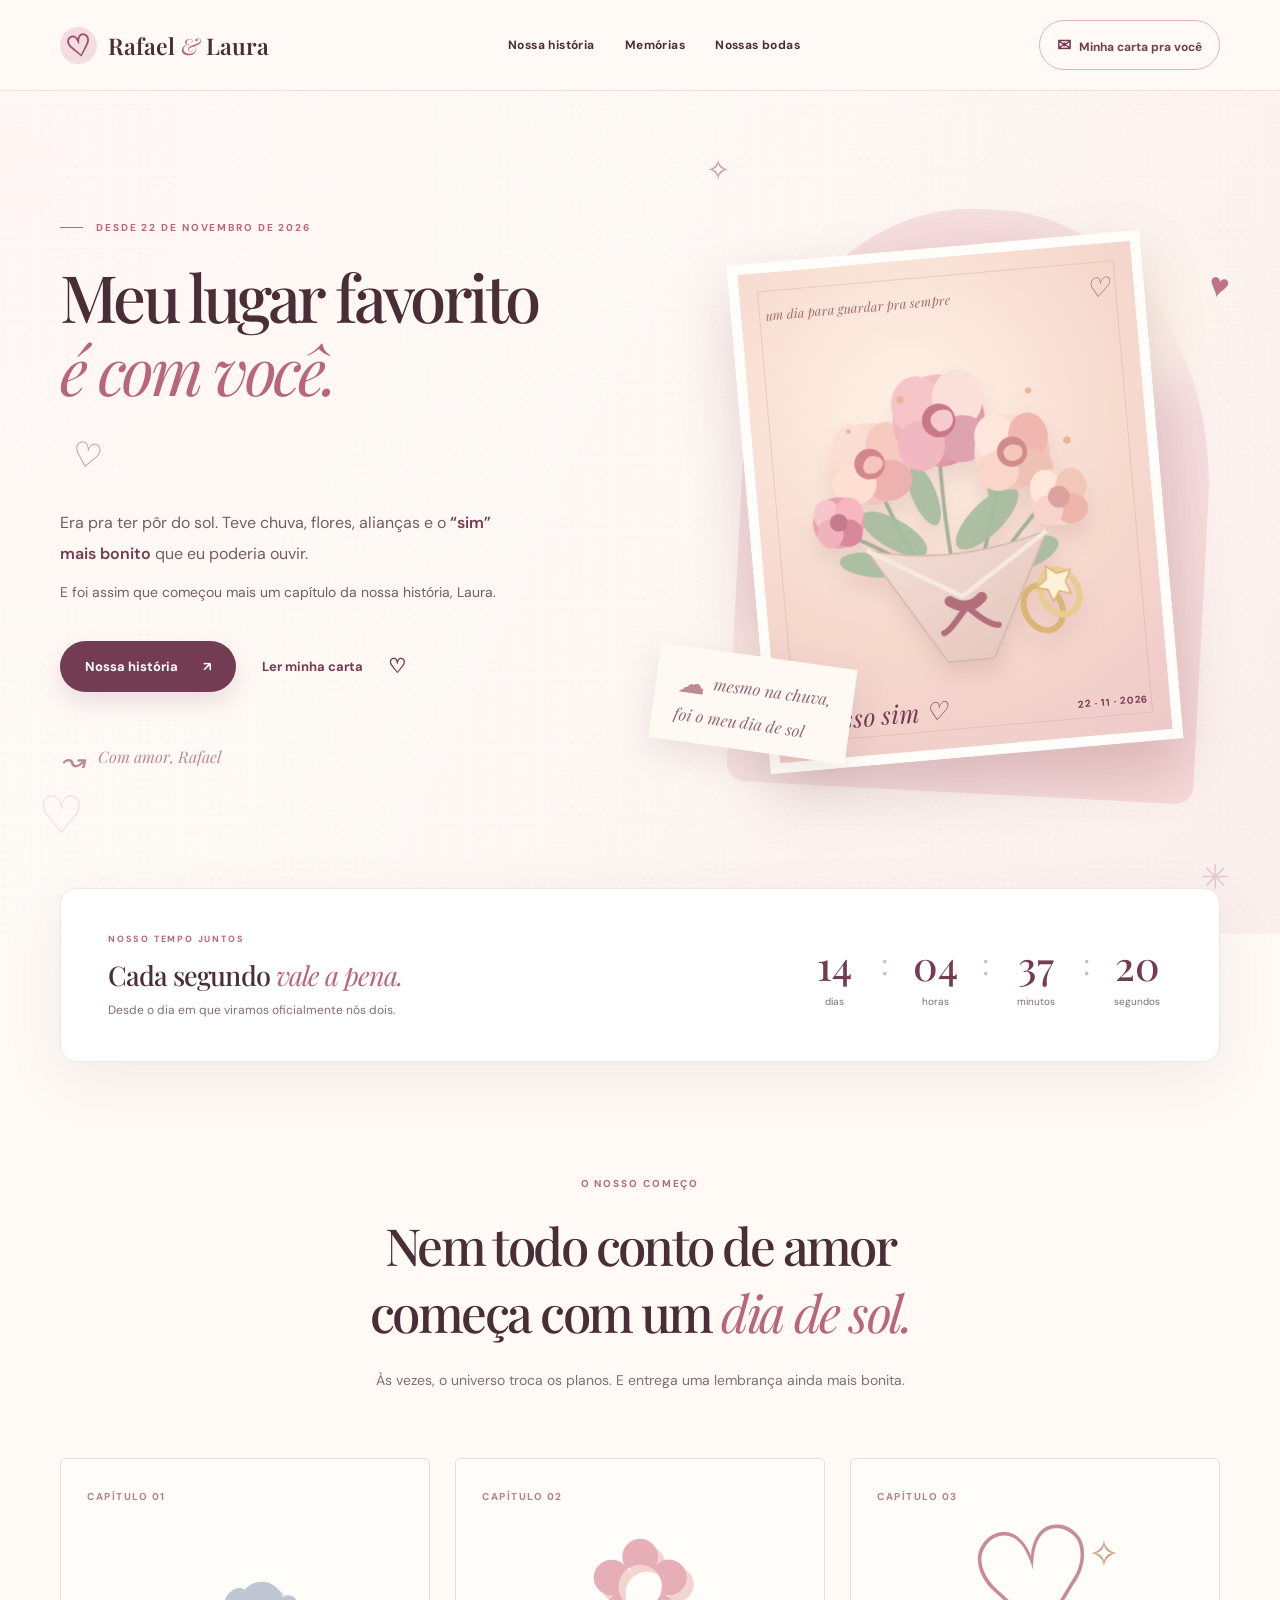
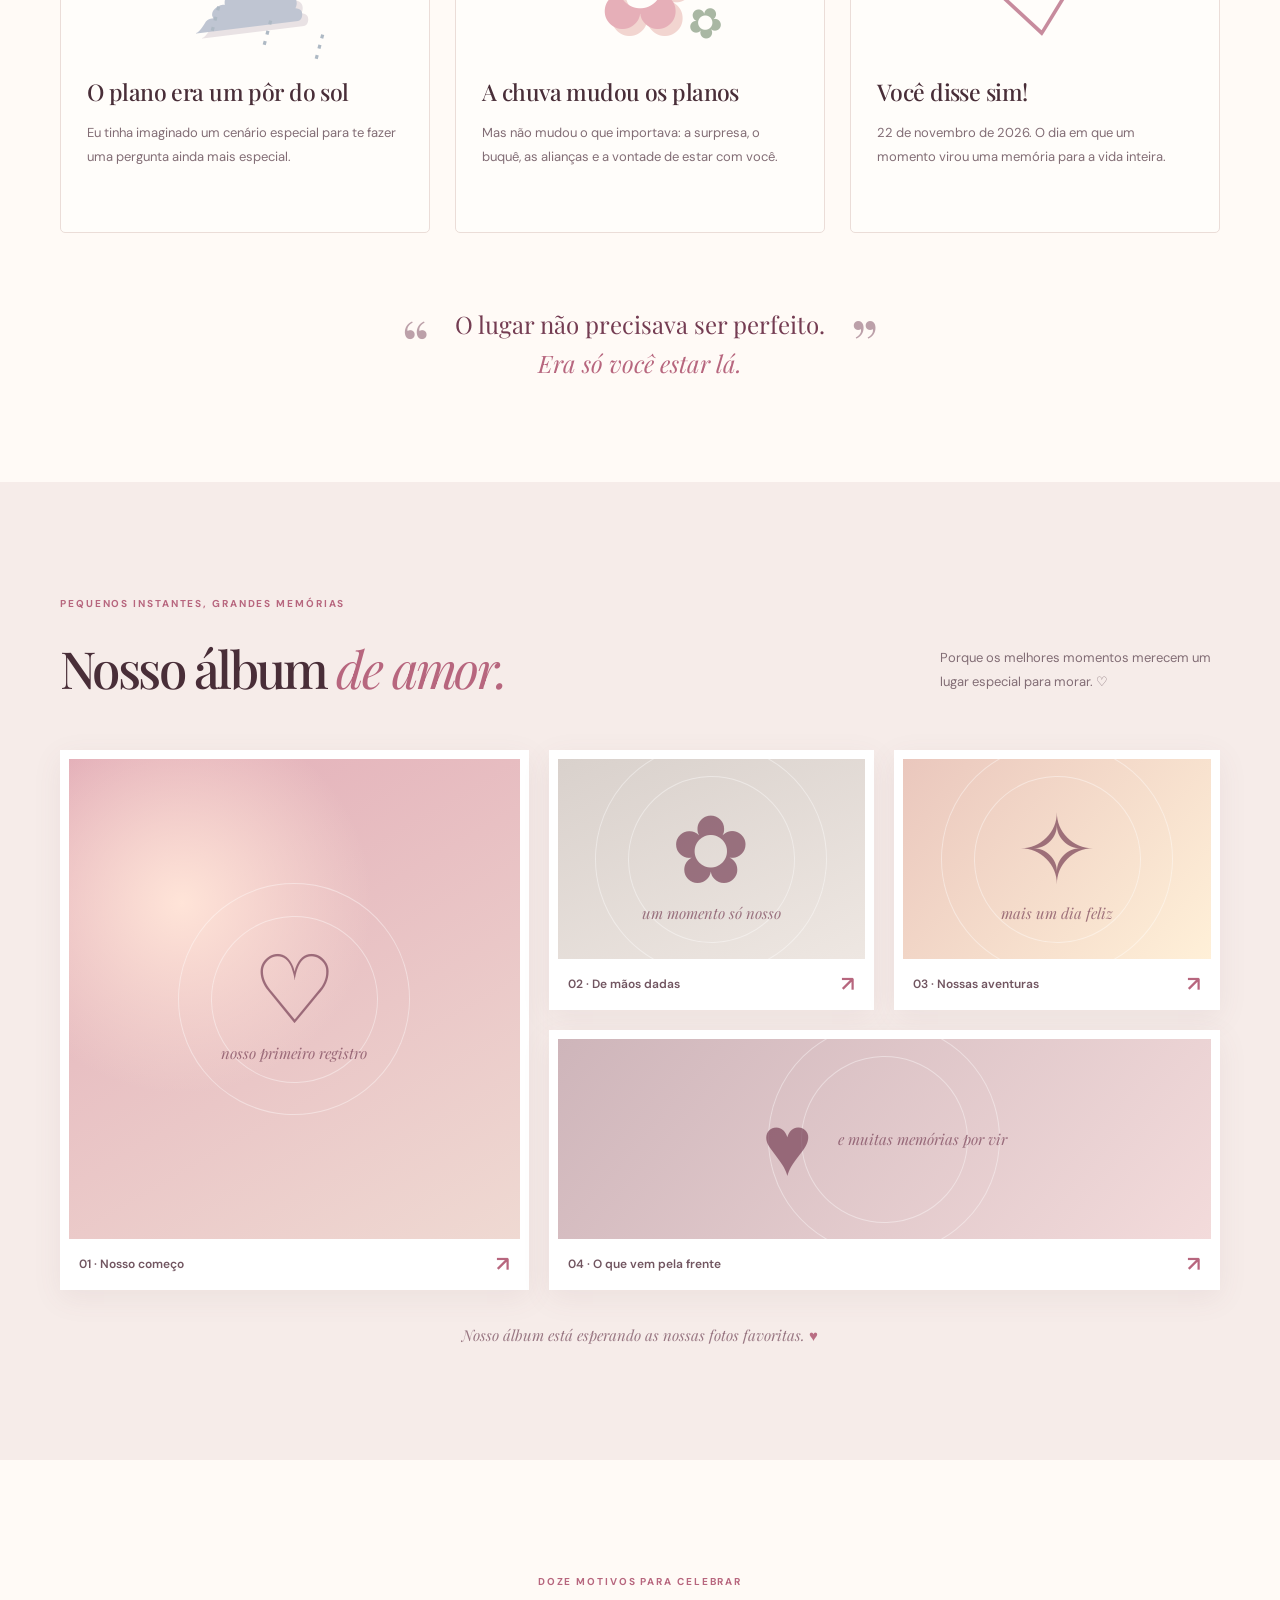
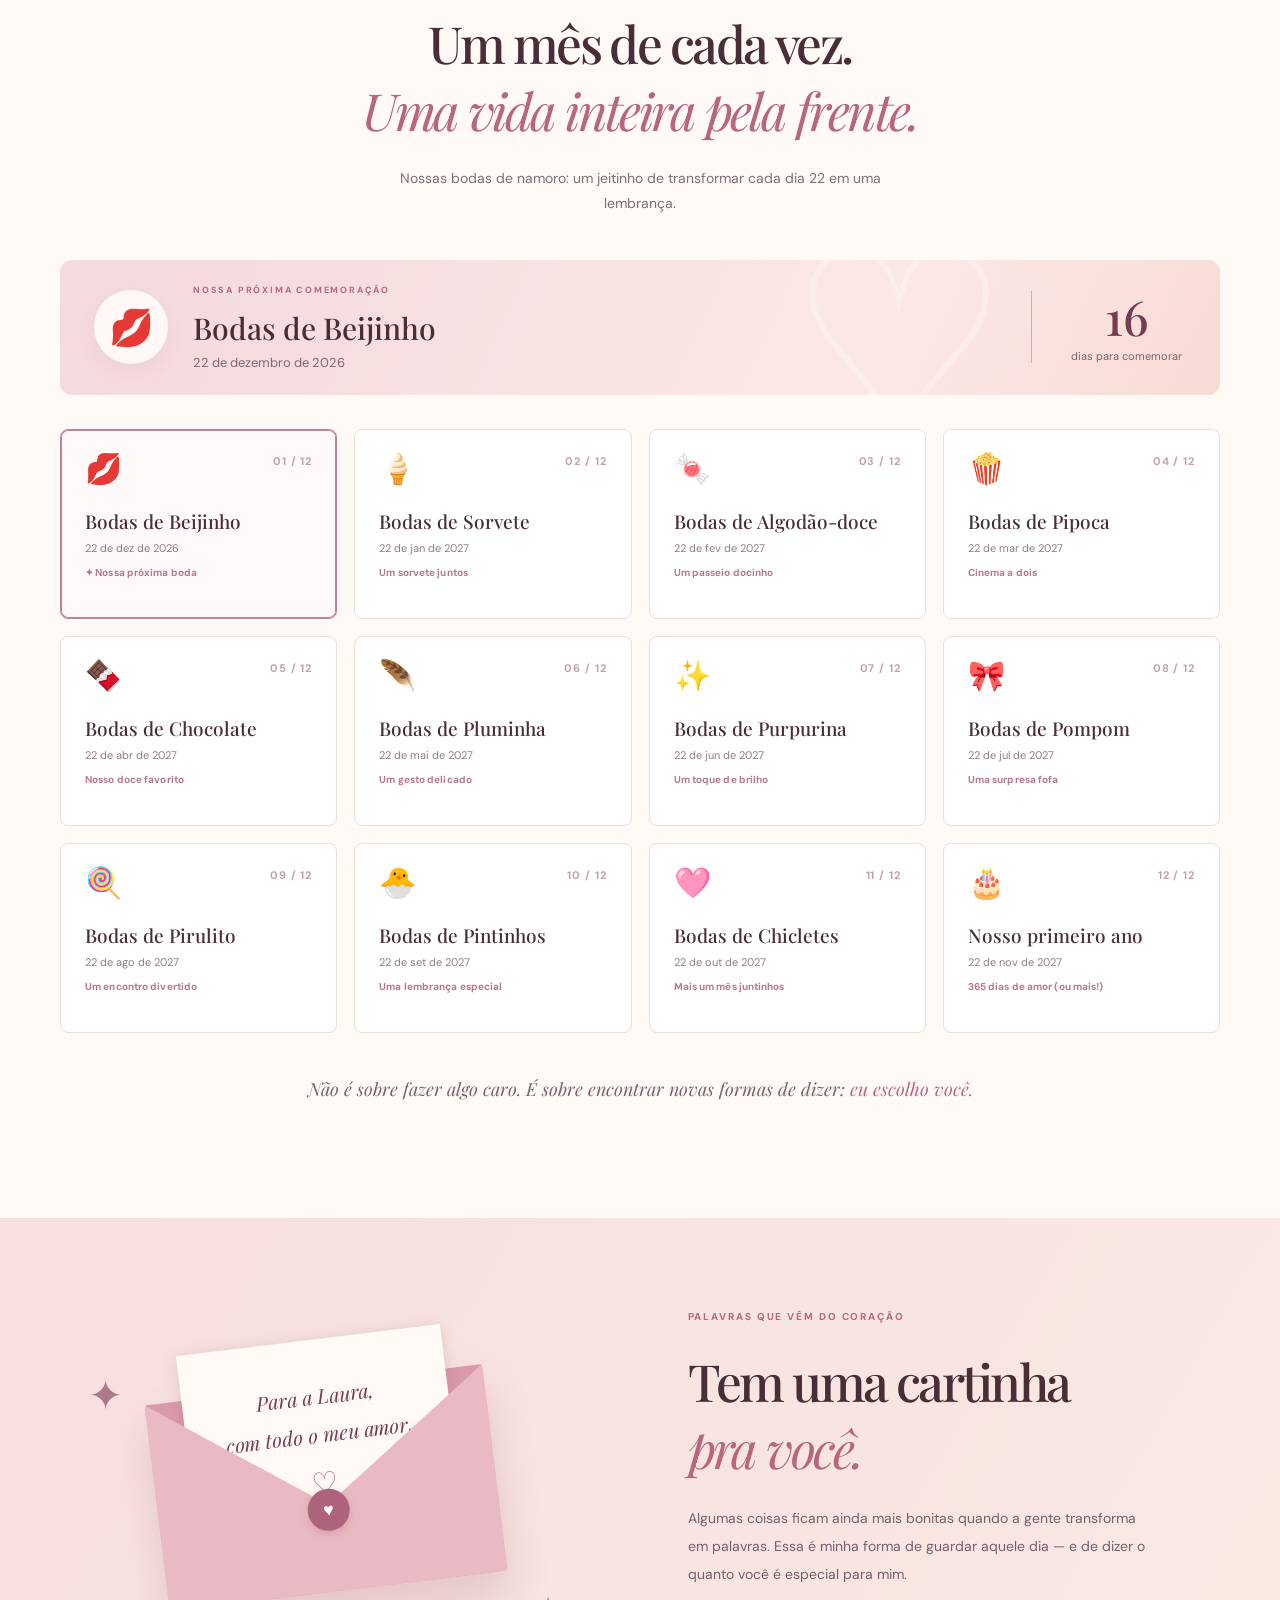
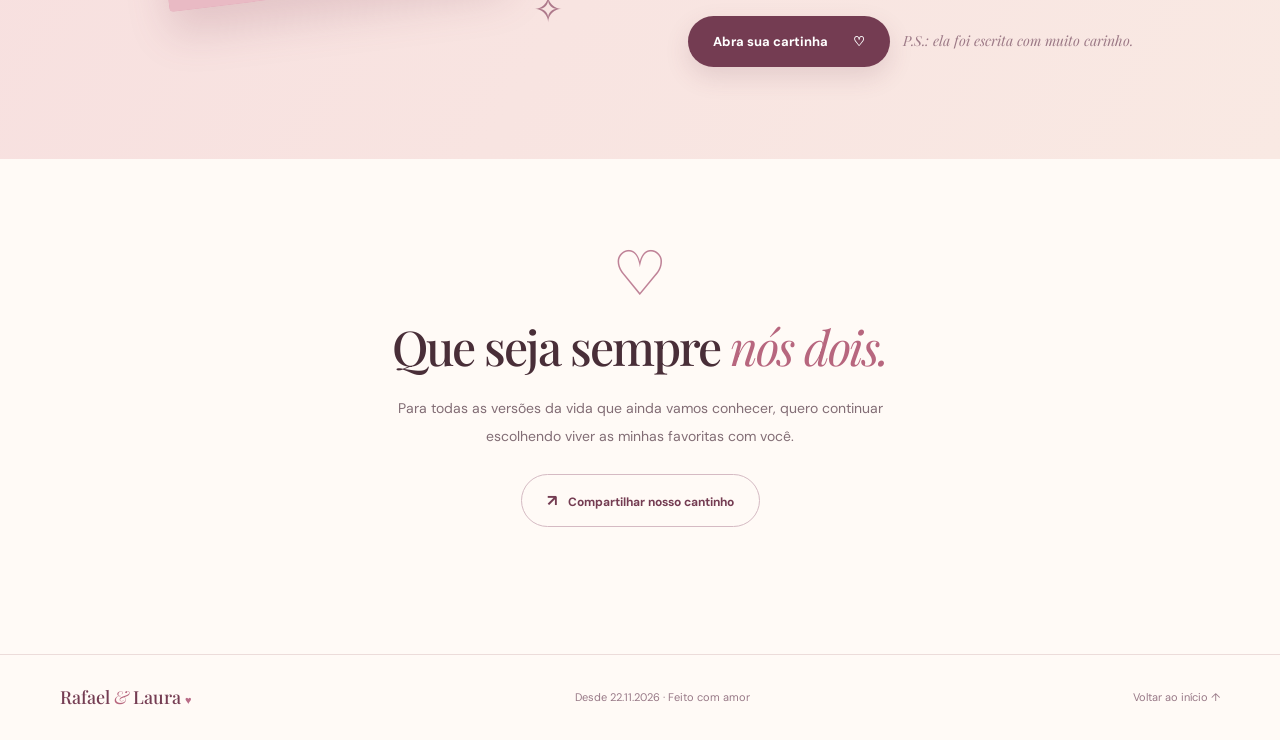
==== index.html @ b68ff032 "Add files via upload" ====
<!doctype html>
<html lang="pt-BR">
<head>
  <meta charset="UTF-8" />
  <meta name="viewport" content="width=device-width, initial-scale=1, viewport-fit=cover" />
  <meta name="theme-color" content="#fff9f6" />
  <meta name="description" content="Um cantinho só nosso. A história de Rafael e Laura, desde 22 de novembro de 2026." />
  <meta property="og:type" content="website" />
  <meta property="og:title" content="Rafael & Laura | Nosso cantinho ♡" />
  <meta property="og:description" content="Era pra ter pôr do sol. Teve chuva. E foi perfeito mesmo assim. ♡" />
  <title>Rafael & Laura ♡ | Nosso cantinho</title>
  <link rel="preconnect" href="https://fonts.googleapis.com" />
  <link rel="preconnect" href="https://fonts.gstatic.com" crossorigin />
  <link href="https://fonts.googleapis.com/css2?family=DM+Sans:wght@400;500;600;700&family=Playfair+Display:ital,wght@0,400;0,500;0,600;0,700;1,400;1,500;1,600&display=swap" rel="stylesheet" />
  <link rel="stylesheet" href="style.css" />
  <script src="script.js" defer></script>
</head>
<body>
  <a class="skip-link" href="#inicio">Pular para o conteúdo</a>
  <header class="site-header" id="topo">
    <div class="container header-inner">
      <a class="brand" href="#inicio" aria-label="Rafael e Laura, voltar ao início"><span class="brand-mark">♡</span><span>Rafael <i>&</i> Laura</span></a>
      <nav class="desktop-nav" aria-label="Navegação principal">
        <a href="#historia">Nossa história</a>
        <a href="#memorias">Memórias</a>
        <a href="#bodas">Nossas bodas</a>
      </nav>
      <button class="header-love" type="button" data-open-letter><span aria-hidden="true">✉</span> Minha carta pra você</button>
      <button class="mobile-menu-toggle" id="menuToggle" type="button" aria-controls="mobileNav" aria-expanded="false" aria-label="Abrir menu"><span></span><span></span><span></span></button>
    </div>
    <nav class="mobile-nav" id="mobileNav" aria-label="Navegação móvel" hidden>
      <a href="#historia">Nossa história</a><a href="#memorias">Memórias</a><a href="#bodas">Nossas bodas</a><button type="button" data-open-letter>Minha carta pra você ♡</button>
    </nav>
  </header>

  <main id="inicio">
    <section class="hero section-pad">
      <div class="hero-grain" aria-hidden="true"></div>
      <span class="deco deco-one" aria-hidden="true">✧</span><span class="deco deco-two" aria-hidden="true">♡</span><span class="deco deco-three" aria-hidden="true">✳</span>
      <div class="container hero-grid">
        <div class="hero-content">
          <p class="eyebrow"><span class="eyebrow-line"></span> DESDE 22 DE NOVEMBRO DE 2026</p>
          <h1>Meu lugar favorito <em>é com você.</em><span class="headline-heart" aria-hidden="true">♡</span></h1>
          <p class="hero-lead">Era pra ter pôr do sol. Teve chuva, flores, alianças e o <strong>“sim” mais bonito</strong> que eu poderia ouvir.</p>
          <p class="hero-lead hero-lead-small">E foi assim que começou mais um capítulo da nossa história, Laura.</p>
          <div class="hero-actions">
            <a class="button button-primary" href="#historia">Nossa história <span aria-hidden="true">↗</span></a>
            <button class="button button-text" type="button" data-open-letter>Ler minha carta <span aria-hidden="true">♡</span></button>
          </div>
          <div class="signature-line"><span class="signature-squiggle" aria-hidden="true">↝</span> Com amor, Rafael</div>
        </div>
        <div class="hero-art" aria-label="Ilustração de flores e alianças para lembrar nosso pedido de namoro">
          <div class="hero-art-back"></div>
          <div class="art-glow art-glow-one"></div><div class="art-glow art-glow-two"></div>
          <div class="postcard-frame">
            <div class="postcard-top">um dia para guardar pra sempre <span>♡</span></div>
            <svg class="bouquet" viewBox="0 0 470 490" aria-hidden="true" role="presentation">
              <defs>
                <linearGradient id="petal" x1="0" y1="0" x2="1" y2="1"><stop offset="0" stop-color="#f9d2d0"/><stop offset=".5" stop-color="#e9a8b2"/><stop offset="1" stop-color="#d78396"/></linearGradient>
                <linearGradient id="petal2" x1="0" y1="0" x2="1" y2="1"><stop offset="0" stop-color="#ffe9db"/><stop offset="1" stop-color="#edb9af"/></linearGradient>
                <linearGradient id="wrap" x1="0" y1="0" x2="1" y2="1"><stop offset="0" stop-color="#f2dfd7"/><stop offset="1" stop-color="#e5c4bc"/></linearGradient>
              </defs>
              <g opacity=".65" stroke="#7e9b7d" fill="none" stroke-width="5" stroke-linecap="round">
                <path d="M236 407Q166 313 129 187M236 407Q215 291 221 143M236 407Q272 300 310 171M236 408Q287 304 367 240M236 407Q195 319 77 267"/>
              </g>
              <g fill="#a6bda0" opacity=".92">
                <ellipse cx="152" cy="277" rx="19" ry="49" transform="rotate(-55 152 277)"/><ellipse cx="121" cy="315" rx="16" ry="44" transform="rotate(-79 121 315)"/>
                <ellipse cx="275" cy="267" rx="21" ry="54" transform="rotate(50 275 267)"/><ellipse cx="321" cy="318" rx="19" ry="46" transform="rotate(73 321 318)"/>
                <ellipse cx="195" cy="228" rx="16" ry="44" transform="rotate(-18 195 228)"/><ellipse cx="301" cy="205" rx="15" ry="43" transform="rotate(24 301 205)"/>
              </g>
              <g transform="translate(128 183)"><circle r="54" fill="url(#petal2)"/><ellipse cx="-22" cy="-22" rx="25" ry="32" fill="#fbded6"/><ellipse cx="23" cy="-19" rx="27" ry="34" fill="#f7cabf"/><ellipse cx="23" cy="23" rx="31" ry="27" fill="#edb2af"/><ellipse cx="-22" cy="25" rx="29" ry="27" fill="#ffdfd2"/><circle r="20" fill="#d4878b"/><path d="M-9 3Q-4-16 13-8Q25 2 7 12Q-9 15-9 3Z" fill="#f5c5c0"/></g>
              <g transform="translate(223 134) scale(1.1)"><circle r="55" fill="url(#petal)"/><ellipse cx="-25" cy="-20" rx="30" ry="35" fill="#f6c4c9"/><ellipse cx="24" cy="-24" rx="30" ry="35" fill="#fae0d8"/><ellipse cx="26" cy="24" rx="31" ry="28" fill="#dfa2af"/><ellipse cx="-23" cy="28" rx="28" ry="30" fill="#f1b8c1"/><circle r="20" fill="#c77989"/><path d="M-7 7Q-15-6 1-12Q18-15 17 1Q14 14-1 13" fill="#f6cbd0"/></g>
              <g transform="translate(315 183) scale(.9)"><circle r="55" fill="url(#petal2)"/><ellipse cx="-24" cy="-23" rx="29" ry="34" fill="#ffe6dc"/><ellipse cx="25" cy="-20" rx="29" ry="35" fill="#f1b6b0"/><ellipse cx="27" cy="26" rx="31" ry="28" fill="#edc2b5"/><ellipse cx="-22" cy="26" rx="30" ry="29" fill="#fad5c9"/><circle r="22" fill="#d08c8d"/><path d="M-13-1Q-4-17 13-7Q20 8 5 13Q-11 16-13-1Z" fill="#f6c7b9"/></g>
              <g transform="translate(81 256) scale(.58)"><circle r="58" fill="#e9a1ad"/><ellipse cx="-25" cy="-19" rx="30" ry="35" fill="#f7c5cc"/><ellipse cx="25" cy="-18" rx="32" ry="37" fill="#f7b6c0"/><ellipse cx="20" cy="25" rx="32" ry="31" fill="#d9879b"/><ellipse cx="-20" cy="23" rx="29" ry="33" fill="#f0b3bd"/><circle r="20" fill="#c57b8d"/></g>
              <g transform="translate(371 247) scale(.68)"><circle r="55" fill="#f8d7ce"/><ellipse cx="-25" cy="-19" rx="29" ry="35" fill="#ffe7dc"/><ellipse cx="25" cy="-18" rx="30" ry="35" fill="#f3c6ba"/><ellipse cx="22" cy="24" rx="32" ry="29" fill="#eeb6ab"/><ellipse cx="-23" cy="24" rx="29" ry="29" fill="#f8d4cd"/><circle r="21" fill="#dca29d"/></g>
              <g fill="#e7b59c"><circle cx="175" cy="103" r="5"/><circle cx="343" cy="105" r="4"/><circle cx="104" cy="138" r="3"/><circle cx="388" cy="174" r="5"/></g>
              <path d="M114 295Q223 327 351 290L269 450H208Z" fill="url(#wrap)" stroke="#d5b8ae" stroke-width="2"/>
              <path d="M114 295L234 366L351 290" fill="none" stroke="#f6e9df" stroke-width="6"/>
              <path d="M217 371Q240 388 259 369" stroke="#b36e7b" stroke-width="14" stroke-linecap="round" fill="none"/><path d="M237 381Q214 410 206 412M240 381Q265 407 278 407" stroke="#b36e7b" stroke-width="8" fill="none" stroke-linecap="round"/>
              <g transform="translate(338 390) rotate(-24)"><ellipse cx="0" cy="0" rx="24" ry="31" stroke="#d9b675" stroke-width="8" fill="none"/><ellipse cx="29" cy="-8" rx="24" ry="31" stroke="#e9cc92" stroke-width="8" fill="none"/><path d="M29-46L37-31L55-27L42-16L41 1L29-9L16-1L17-18L5-27L22-31Z" fill="#fff2db" stroke="#d9b675" stroke-width="2"/></g>
            </svg>
            <div class="postcard-bottom"><span>o nosso sim ♡</span><small>22 · 11 · 2026</small></div>
          </div>
          <div class="floating-note"><span>☁</span> mesmo na chuva,<br />foi o meu dia de sol</div>
          <div class="little-heart" aria-hidden="true">♥</div>
        </div>
      </div>
    </section>

    <section class="time-section" aria-label="Nosso tempo juntos">
      <div class="container"><div class="time-card">
        <div class="time-intro"><span class="micro-label">NOSSO TEMPO JUNTOS</span><h2>Cada segundo <em>vale a pena.</em></h2><p>Desde o dia em que viramos oficialmente nós dois.</p></div>
        <div class="time-counter" aria-label="Tempo de namoro atualizado automaticamente">
          <div class="count-box"><strong id="days">0</strong><span>dias</span></div><span class="count-divider">:</span>
          <div class="count-box"><strong id="hours">00</strong><span>horas</span></div><span class="count-divider">:</span>
          <div class="count-box"><strong id="minutes">00</strong><span>minutos</span></div><span class="count-divider">:</span>
          <div class="count-box"><strong id="seconds">00</strong><span>segundos</span></div>
        </div>
      </div></div>
    </section>

    <section class="story-section section-pad" id="historia">
      <div class="container">
        <div class="section-heading centered reveal"><p class="eyebrow centered-eyebrow">O NOSSO COMEÇO</p><h2>Nem todo conto de amor<br />começa com um <em>dia de sol.</em></h2><p>Às vezes, o universo troca os planos. E entrega uma lembrança ainda mais bonita.</p></div>
        <div class="story-grid">
          <article class="story-card reveal"><span class="story-index">CAPÍTULO 01</span><div class="story-art rainy" aria-hidden="true"><span>☁</span><span class="rain-symbol">⋮ ⋮ ⋮</span></div><h3>O plano era um pôr do sol</h3><p>Eu tinha imaginado um cenário especial para te fazer uma pergunta ainda mais especial.</p></article>
          <article class="story-card reveal"><span class="story-index">CAPÍTULO 02</span><div class="story-art flowers" aria-hidden="true"><span>✿</span><span class="flower-side">✿</span></div><h3>A chuva mudou os planos</h3><p>Mas não mudou o que importava: a surpresa, o buquê, as alianças e a vontade de estar com você.</p></article>
          <article class="story-card reveal"><span class="story-index">CAPÍTULO 03</span><div class="story-art hearts" aria-hidden="true"><span>♡</span><span class="heart-side">✧</span></div><h3>Você disse sim!</h3><p>22 de novembro de 2026. O dia em que um momento virou uma memória para a vida inteira.</p></article>
        </div>
        <div class="story-quote reveal"><span aria-hidden="true">“</span><blockquote>O lugar não precisava ser perfeito.<br /><em>Era só você estar lá.</em></blockquote><span aria-hidden="true">”</span></div>
      </div>
    </section>

    <section class="gallery-section section-pad" id="memorias">
      <div class="container">
        <div class="section-top reveal"><div><p class="eyebrow">PEQUENOS INSTANTES, GRANDES MEMÓRIAS</p><h2>Nosso álbum <em>de amor.</em></h2></div><p>Porque os melhores momentos merecem um lugar especial para morar. ♡</p></div>
        <div class="memory-grid" id="memoryGrid">
          <figure class="memory-card memory-one reveal"><div class="memory-photo" data-photo="fotos/01.jpg"><div class="photo-placeholder"><span>♡</span><small>nosso primeiro registro</small></div></div><figcaption><span>01 · Nosso começo</span><span aria-hidden="true">↗</span></figcaption></figure>
          <figure class="memory-card memory-two reveal"><div class="memory-photo" data-photo="fotos/02.jpg"><div class="photo-placeholder"><span>✿</span><small>um momento só nosso</small></div></div><figcaption><span>02 · De mãos dadas</span><span aria-hidden="true">↗</span></figcaption></figure>
          <figure class="memory-card memory-three reveal"><div class="memory-photo" data-photo="fotos/03.jpg"><div class="photo-placeholder"><span>✧</span><small>mais um dia feliz</small></div></div><figcaption><span>03 · Nossas aventuras</span><span aria-hidden="true">↗</span></figcaption></figure>
          <figure class="memory-card memory-four reveal"><div class="memory-photo" data-photo="fotos/04.jpg"><div class="photo-placeholder"><span>♥</span><small>e muitas memórias por vir</small></div></div><figcaption><span>04 · O que vem pela frente</span><span aria-hidden="true">↗</span></figcaption></figure>
        </div>
        <p class="gallery-footnote">Nosso álbum está esperando as nossas fotos favoritas. <span>♥</span></p>
      </div>
    </section>

    <section class="months-section section-pad" id="bodas">
      <div class="container">
        <div class="section-heading centered reveal"><p class="eyebrow centered-eyebrow">DOZE MOTIVOS PARA CELEBRAR</p><h2>Um mês de cada vez.<br /><em>Uma vida inteira pela frente.</em></h2><p>Nossas bodas de namoro: um jeitinho de transformar cada dia 22 em uma lembrança.</p></div>
        <div class="next-month-card reveal"><div class="next-icon" id="nextIcon" aria-hidden="true">💋</div><div class="next-copy"><span class="micro-label">NOSSA PRÓXIMA COMEMORAÇÃO</span><h3 id="nextTitle">Bodas de Beijinho</h3><p id="nextDate">22 de dezembro de 2026</p></div><div class="next-days"><strong id="nextDays">—</strong><span id="nextDaysLabel">dias para comemorar</span></div></div>
        <div class="months-grid" id="monthsGrid" aria-label="Calendário das nossas bodas"></div>
        <p class="months-note">Não é sobre fazer algo caro. É sobre encontrar novas formas de dizer: <em>eu escolho você.</em></p>
      </div>
    </section>

    <section class="letter-section section-pad" id="carta">
      <div class="container letter-grid">
        <div class="letter-art reveal" aria-hidden="true"><div class="envelope"><div class="envelope-paper"><span>Para a Laura,</span><span>com todo o meu amor.</span><span>♡</span></div><div class="envelope-flap"></div><div class="envelope-seal">♥</div></div><span class="letter-sparkle sparkle-a">✦</span><span class="letter-sparkle sparkle-b">✧</span></div>
        <div class="letter-copy reveal"><p class="eyebrow">PALAVRAS QUE VÊM DO CORAÇÃO</p><h2>Tem uma cartinha <em>pra você.</em></h2><p>Algumas coisas ficam ainda mais bonitas quando a gente transforma em palavras. Essa é minha forma de guardar aquele dia — e de dizer o quanto você é especial para mim.</p><button class="button button-primary" type="button" data-open-letter>Abra sua cartinha <span aria-hidden="true">♡</span></button><span class="tiny-note">P.S.: ela foi escrita com muito carinho.</span></div>
      </div>
    </section>

    <section class="ending-section"><div class="container ending-content"><div class="ending-heart" aria-hidden="true">♡</div><h2>Que seja sempre <em>nós dois.</em></h2><p>Para todas as versões da vida que ainda vamos conhecer, quero continuar escolhendo viver as minhas favoritas com você.</p><button class="share-button" id="shareButton" type="button" aria-label="Copiar link deste site"><span aria-hidden="true">↗</span> Compartilhar nosso cantinho</button><span id="shareStatus" class="share-status" role="status" aria-live="polite"></span></div></section>
  </main>

  <footer class="site-footer"><div class="container footer-inner"><span>Rafael <i>&</i> Laura <span class="footer-heart">♥</span></span><span>Desde 22.11.2026 · Feito com amor</span><a href="#topo">Voltar ao início ↑</a></div></footer>

  <div class="modal" id="letterModal" hidden>
    <div class="modal-backdrop" data-close-letter></div>
    <section class="modal-dialog" role="dialog" aria-modal="true" aria-labelledby="letterModalTitle" tabindex="-1">
      <button class="modal-close" type="button" aria-label="Fechar carta" data-close-letter>×</button>
      <div class="letter-inside"><span class="letter-inside-top">UMA CARTA SÓ SUA ✿</span><h2 id="letterModalTitle">Para você, <em>Laura.</em></h2>
        <p>Eu tinha imaginado um pôr do sol para aquele dia. Mas a chuva chegou e mudou os planos. E sabe de uma coisa? Hoje eu não mudaria nada.</p>
        <p>Porque a parte mais bonita daquele dia nunca foi o cenário. Foi você. Seu sorriso, a surpresa, as flores, as alianças e aquele <strong>“sim”</strong> que eu vou guardar comigo.</p>
        <p>Quero colecionar momentos ao seu lado: dos mais simples aos mais inesquecíveis. Quero rir com você, cuidar de você e encontrar, em cada dia, um novo motivo para te escolher.</p>
        <p>Obrigado por fazer parte da minha vida e por começar esse capítulo comigo. Que venham nossos dias 22, nossas aventuras e todos os sonhos que ainda vamos realizar.</p>
        <p class="letter-signoff">Com todo meu carinho,<br /><strong>Rafael ♡</strong></p>
      </div>
    </section>
  </div>
</body>
</html>
---- style.css ----
:root{--ink:#492e38;--muted:#826d75;--wine:#743c52;--rose:#b7667e;--darkrose:#995269;--blush:#f5d8d6;--cream:#fffaf6;--warm:#fdf5f0;--line:#eadcda;--serif:'Playfair Display',Georgia,serif;--sans:'DM Sans',Arial,sans-serif}*{box-sizing:border-box}html{scroll-behavior:smooth;scroll-padding-top:105px}body{margin:0;overflow-x:hidden;background:var(--cream);color:var(--ink);font-family:var(--sans);-webkit-font-smoothing:antialiased}button,a{-webkit-tap-highlight-color:transparent}button{font:inherit;cursor:pointer}a{color:inherit;text-decoration:none}button:focus-visible,a:focus-visible{outline:3px solid #be6883;outline-offset:4px}h1,h2,h3,p{margin-top:0}h1,h2,h3{font-family:var(--serif);font-weight:500}em{font-weight:400}::selection{background:#edd0d7;color:#56273f}.container{width:min(1160px,calc(100% - 64px));margin-inline:auto}.section-pad{padding:115px 0}.skip-link{position:absolute;top:-100px;left:8px;z-index:500;background:#fff;padding:12px 20px}.skip-link:focus{top:8px}.site-header{position:sticky;z-index:50;top:0;background:rgba(255,250,246,.92);backdrop-filter:blur(18px);-webkit-backdrop-filter:blur(18px);border-bottom:1px solid rgba(222,197,196,.5)}.header-inner{height:90px;display:flex;align-items:center;justify-content:space-between;gap:20px}.brand{font-family:var(--serif);font-size:23px;font-weight:600;display:flex;align-items:center;gap:11px;white-space:nowrap}.brand i,.site-footer i{font-family:var(--serif);font-weight:400;color:var(--rose)}.brand-mark{width:37px;height:37px;border-radius:50%;background:#f4dde0;color:#a45070;display:grid;place-items:center;font-size:29px;line-height:1;transform:rotate(-12deg)}.desktop-nav{display:flex;align-items:center;gap:30px}.desktop-nav a{font-size:12px;font-weight:700;letter-spacing:.035em;transition:color .2s}.desktop-nav a:hover{color:var(--rose)}.header-love{border:1px solid #d9b5c1;color:var(--wine);background:transparent;padding:13px 17px;border-radius:30px;font-size:12px;font-weight:700;transition:background .2s,transform .2s;white-space:nowrap}.header-love:hover{background:#f7e9ea;transform:translateY(-2px)}.header-love span{font-size:17px;margin-right:5px}.mobile-menu-toggle,.mobile-nav{display:none}.hero{position:relative;padding-top:104px;padding-bottom:124px;background:radial-gradient(circle at 0 10%,#fff6f4 0,transparent 45%),linear-gradient(115deg,#fffaf6 30%,#fbefed 100%);isolation:isolate}.hero-grain{position:absolute;inset:0;z-index:-1;pointer-events:none;background-image:radial-gradient(#bf9fa3 0.4px,transparent 0.4px);background-size:9px 9px;opacity:.14}.deco{position:absolute;color:#c79ca5;pointer-events:none}.deco-one{top:60px;right:43%;font-size:29px}.deco-two{bottom:85px;left:3%;font-size:52px;opacity:.27}.deco-three{right:4%;bottom:34px;font-size:34px;opacity:.43}.hero-grid{display:grid;grid-template-columns:1.04fr .96fr;align-items:center;gap:54px}.hero-content{position:relative;z-index:1;padding-bottom:6px}.eyebrow{color:var(--rose);letter-spacing:.19em;font-size:10px;font-weight:700;margin-bottom:25px}.eyebrow-line{display:inline-block;height:1px;background:var(--rose);width:23px;vertical-align:middle;margin-right:9px}.hero h1{font-size:clamp(58px,5.1vw,81px);line-height:1.13;letter-spacing:-.055em;max-width:620px;margin-bottom:27px}.hero h1 em{color:var(--rose);display:block}.headline-heart{display:inline-block;color:#c28b9b;font-family:var(--sans);font-size:.52em;transform:rotate(11deg) translate(11px,-5px);font-weight:300}.hero-lead{max-width:455px;color:#735d66;font-size:16px;line-height:1.95;margin-bottom:10px}.hero-lead strong{font-weight:600;color:var(--wine)}.hero-lead-small{font-size:14px;margin-bottom:30px}.hero-actions{display:flex;align-items:center;gap:21px;flex-wrap:wrap}.button{display:inline-flex;align-items:center;justify-content:center;gap:25px;border-radius:99px;padding:17px 25px;font-size:13px;font-weight:700;transition:transform .22s,background .22s,box-shadow .22s;border:0}.button:hover{transform:translateY(-3px)}.button-primary{color:#fff;background:var(--wine);box-shadow:0 10px 25px rgba(116,60,82,.15)}.button-primary:hover{background:#8e5268;box-shadow:0 13px 28px rgba(116,60,82,.22)}.button-text{color:var(--wine);background:none;padding-inline:5px;box-shadow:none}.button-text span{font-size:20px}.signature-line{font-family:var(--serif);color:#b88a97;font-style:italic;font-size:16px;margin-top:44px}.signature-squiggle{font-size:29px;margin-right:10px;vertical-align:middle}.hero-art{height:615px;position:relative;display:flex;align-items:center;justify-content:center;isolation:isolate}.hero-art-back{position:absolute;width:88%;height:95%;border-radius:48% 48% 18px 18px;background:linear-gradient(135deg,#f5d7d6,#f3dbdd 50%,#f4cfcf);transform:translate(20px,-1px) rotate(3deg);box-shadow:inset 0 0 60px #fff5}.art-glow{position:absolute;background:#fff5e9;filter:blur(24px);border-radius:50%;opacity:.8}.art-glow-one{width:200px;height:150px;top:50px;right:5px}.art-glow-two{width:160px;height:130px;bottom:50px;left:20px}.postcard-frame{position:relative;width:78%;height:83%;border:10px solid #fffdf9;background:radial-gradient(circle at 40% 30%,#fff2e5,#f6d8cd 57%,#eec9c9);box-shadow:0 25px 60px rgba(115,64,77,.2);transform:rotate(-5deg);display:flex;flex-direction:column;overflow:hidden;z-index:1}.postcard-frame::before{content:'';position:absolute;inset:18px;border:1px solid rgba(188,130,137,.25);pointer-events:none}.postcard-top{display:flex;justify-content:space-between;align-items:center;margin:24px 25px 0;font-family:var(--serif);font-style:italic;color:#a36f75;font-size:13px;z-index:1}.postcard-top span{font-size:27px}.bouquet{width:100%;max-height:380px;flex:1;filter:drop-shadow(0 14px 10px rgba(130,71,80,.13))}.postcard-bottom{display:flex;align-items:baseline;justify-content:space-between;margin:0 22px 23px;position:relative;z-index:1;color:var(--wine)}.postcard-bottom span{font-size:25px;font-family:var(--serif);font-style:italic}.postcard-bottom small{font-size:10px;font-weight:700;letter-spacing:.08em}.floating-note{position:absolute;bottom:60px;left:-35px;background:#fff9f3;z-index:2;transform:rotate(8deg);box-shadow:0 12px 35px rgba(111,72,82,.12);padding:15px 22px;color:#936577;font:italic 16px/1.5 var(--serif);max-width:204px}.floating-note span{color:#be8994;font-size:27px;vertical-align:middle;margin-right:5px}.little-heart{position:absolute;right:-9px;top:68px;z-index:2;color:#be7389;font-size:34px;transform:rotate(14deg)}.time-section{position:relative;z-index:2;margin-top:-46px}.time-card{background:#fff;box-shadow:0 19px 60px rgba(106,65,75,.08);border:1px solid #f0e6e2;border-radius:16px;min-height:174px;display:flex;align-items:center;justify-content:space-between;gap:30px;padding:33px 47px}.micro-label{display:block;font-size:9px;letter-spacing:.2em;color:var(--rose);font-weight:700;margin-bottom:12px}.time-intro h2{font-size:27px;letter-spacing:-.035em;margin-bottom:9px}.time-intro h2 em{color:var(--rose)}.time-intro p{margin:0;color:var(--muted);font-size:12px}.time-counter{display:flex;align-items:center;gap:12px;flex-shrink:0}.count-box{min-width:70px;text-align:center}.count-box strong{font-size:40px;line-height:1.1;font-weight:500;font-family:var(--serif);color:var(--wine);display:block;font-variant-numeric:tabular-nums}.count-box span{font-size:10px;color:var(--muted);display:block;margin-top:8px}.count-divider{align-self:flex-start;margin-top:2px;color:#d2b8be;font-size:28px;font-family:var(--serif)}.section-heading{text-align:center;max-width:740px;margin:0 auto 65px}.centered-eyebrow{margin-bottom:22px}.section-heading h2,.section-top h2,.letter-copy h2{font-size:clamp(37px,4vw,55px);line-height:1.31;letter-spacing:-.05em;margin-bottom:22px}.section-heading h2 em,.section-top h2 em,.letter-copy h2 em{color:var(--rose)}.section-heading p:last-child{font-size:14px;line-height:1.8;color:var(--muted);max-width:550px;margin:0 auto}.story-section{background:var(--cream);padding-bottom:100px}.story-grid{display:grid;grid-template-columns:repeat(3,minmax(0,1fr));gap:25px}.story-card{border:1px solid #ebddd8;background:#fffdfa;border-radius:5px;padding:25px 26px 30px;min-height:375px;transition:transform .25s,box-shadow .25s}.story-card:hover{transform:translateY(-6px);box-shadow:0 14px 29px rgba(109,73,78,.07)}.story-index{font-size:10px;letter-spacing:.15em;color:#b77d8d;font-weight:700}.story-art{height:145px;display:flex;align-items:center;justify-content:center;position:relative;margin:8px 0 18px}.story-art.rainy span:first-child{font-size:120px;color:#bfc5d2;line-height:1;transform:rotate(-7deg);text-shadow:5px 6px #e9e2e4}.rain-symbol{position:absolute;bottom:5px;left:calc(50% - 47px);font-size:31px;letter-spacing:8px;color:#aeb9c4;transform:rotate(15deg)}.story-art.flowers span:first-child{font-size:127px;color:#e6afb8;line-height:1;text-shadow:7px 7px #f2d5d0}.flower-side{position:absolute;left:calc(50% + 48px);bottom:8px;color:#a9b7a3;font-size:42px;transform:rotate(30deg)}.story-art.hearts span:first-child{font-size:149px;color:#c78b9d;line-height:1;transform:rotate(-8deg);font-family:var(--sans);font-weight:300}.heart-side{position:absolute;right:calc(50% - 85px);top:16px;color:#caa58e;font-size:38px}.story-card h3{font-size:23px;margin-bottom:14px;letter-spacing:-.025em}.story-card p{color:var(--muted);font-size:13px;line-height:1.85;margin:0}.story-quote{display:flex;align-items:center;justify-content:center;gap:25px;text-align:center;margin-top:72px;color:#bca0a9}.story-quote>span{font-family:var(--serif);font-size:70px;line-height:.3}.story-quote blockquote{font:400 24px/1.6 var(--serif);margin:0;color:var(--wine)}.story-quote blockquote em{color:var(--rose)}.gallery-section{background:#f6ece9}.section-top{display:flex;align-items:end;justify-content:space-between;gap:35px;margin-bottom:48px}.section-top h2{margin:0}.section-top>p{max-width:280px;color:var(--muted);font-size:13px;line-height:1.8;margin:0 0 9px}.memory-grid{display:grid;grid-template-columns:1.18fr .82fr .82fr;grid-template-rows:260px 260px;gap:20px}.memory-one{grid-row:span 2}.memory-four{grid-column:span 2}.memory-card{position:relative;margin:0;background:#fff;padding:9px 9px 0;box-shadow:0 8px 28px rgba(112,78,83,.08);overflow:hidden;transition:transform .25s}.memory-card:hover{transform:translateY(-5px)}.memory-photo{height:calc(100% - 51px);overflow:hidden;position:relative;background:linear-gradient(140deg,#e8c2c2,#faece5)}.memory-one .memory-photo{background:radial-gradient(circle at 25% 30%,#ffe4d8,transparent 40%),linear-gradient(150deg,#e3aeb8,#efd9d2)}.memory-two .memory-photo{background:linear-gradient(155deg,#d9d1cc,#eee7e2)}.memory-three .memory-photo{background:linear-gradient(130deg,#eac7bd,#fff0d8)}.memory-four .memory-photo{background:linear-gradient(130deg,#ceb5ba,#f3dbdb)}.memory-photo img{width:100%;height:100%;object-fit:cover;display:block}.photo-placeholder{height:100%;display:flex;align-items:center;justify-content:center;flex-direction:column;gap:12px;color:rgba(116,60,82,.68);position:relative}.photo-placeholder::before,.photo-placeholder::after{content:'';position:absolute;border:1px solid rgba(255,255,255,.4);border-radius:50%}.photo-placeholder::before{height:165px;width:165px;transform:rotate(20deg)}.photo-placeholder::after{height:230px;width:230px;transform:rotate(-17deg)}.photo-placeholder span{font-size:95px;font-family:var(--serif);font-weight:400;line-height:1;z-index:1}.photo-placeholder small{font-family:var(--serif);font-style:italic;font-size:15px;z-index:1}.memory-four .photo-placeholder{flex-direction:row;gap:25px}.memory-four .photo-placeholder span{font-size:85px}.memory-card figcaption{min-height:49px;display:flex;align-items:center;justify-content:space-between;gap:8px;padding:0 10px;color:#715560;font-size:12px;font-weight:600}.memory-card figcaption>span:last-child{font-size:21px;color:var(--rose)}.gallery-footnote{font:italic 15px var(--serif);text-align:center;margin:35px 0 0;color:#997783}.gallery-footnote span{color:#b96d83}.months-section{background:#fffaf6}.months-section .section-heading{margin-bottom:43px}.next-month-card{display:flex;align-items:center;gap:25px;padding:24px 34px;background:linear-gradient(115deg,#f4d9dd,#fbe8e6 70%,#f8dbd5);border-radius:12px;position:relative;overflow:hidden;margin-bottom:34px}.next-month-card::after{content:'♡';position:absolute;right:18%;top:-80px;font-size:250px;color:#ffffff4a;font-family:var(--sans);pointer-events:none}.next-icon{width:74px;height:74px;border-radius:50%;background:#fff8f6;display:flex;align-items:center;justify-content:center;font-size:36px;flex-shrink:0;box-shadow:0 8px 20px #95526712}.next-copy{position:relative;z-index:1;flex:1}.next-copy h3{font-size:30px;margin-bottom:6px}.next-copy p{margin:0;color:#856673;font-size:13px}.next-days{position:relative;z-index:1;border-left:1px solid #ceaeb8;padding-left:35px;text-align:center;min-width:155px}.next-days strong{display:block;font:500 48px/1.05 var(--serif);color:var(--wine);font-variant-numeric:tabular-nums}.next-days span{display:block;font-size:11px;color:#815f6d;margin-top:8px}.months-grid{display:grid;grid-template-columns:repeat(4,minmax(0,1fr));gap:17px}.month-card{border:1px solid #ebdedb;border-radius:8px;background:#fff;padding:24px;position:relative;min-height:190px;transition:transform .22s,box-shadow .22s}.month-card:hover{transform:translateY(-4px);box-shadow:0 10px 30px #88526910}.month-card.is-next{border-color:#bd8499;background:#fff8f9;box-shadow:0 0 0 1px #bd8499 inset}.month-card .month-top{display:flex;align-items:start;justify-content:space-between;gap:8px}.month-card .month-icon{font-size:30px;line-height:1}.month-card .month-num{color:#c3a1aa;font-size:11px;font-weight:700;letter-spacing:.08em}.month-card h3{font:500 19px/1.3 var(--serif);margin:25px 0 8px}.month-card .month-date{font-size:11px;color:#8f7d7d;margin:0}.month-card .month-status{margin-top:11px;font-size:10px;font-weight:700;color:#b7778e;letter-spacing:.01em}.months-note{font:italic 18px/1.5 var(--serif);text-align:center;margin:43px 0 0;color:#7b606c}.months-note em{color:var(--rose)}.letter-section{background:linear-gradient(120deg,#f7dfdf,#f9e9e3);padding:92px 0}.letter-grid{display:grid;grid-template-columns:1fr 1fr;align-items:center;gap:95px}.letter-art{height:330px;position:relative;display:flex;align-items:center;justify-content:center}.envelope{position:relative;width:340px;height:208px;background:#e4aaba;box-shadow:0 23px 40px #93556a35;transform:rotate(-7deg);border-radius:4px}.envelope::after{content:'';position:absolute;inset:0;clip-path:polygon(0 0,50% 58%,100% 0,100% 100%,0 100%);background:#e9bac4;z-index:3;border-radius:4px}.envelope-paper{position:absolute;left:37px;right:37px;bottom:38px;height:215px;background:#fffaf5;box-shadow:0 2px 15px #904d5733;display:flex;flex-direction:column;align-items:center;padding-top:38px;z-index:1;color:var(--wine);font:italic 20px/1.9 var(--serif)}.envelope-paper span:last-child{font-style:normal;font-size:30px;color:#be738b}.envelope-flap{position:absolute;inset:0;clip-path:polygon(0 0,50% 65%,100% 0);background:#d99aab;z-index:0}.envelope-seal{position:absolute;left:calc(50% - 21px);top:105px;background:#ad637b;color:#fff;width:42px;height:42px;border-radius:50%;z-index:4;display:grid;place-items:center;font-size:18px;box-shadow:0 3px 8px #934e6840}.letter-sparkle{position:absolute;color:#ad788a}.sparkle-a{font-size:42px;left:28px;top:45px}.sparkle-b{font-size:36px;right:30px;bottom:20px}.letter-copy h2{max-width:420px}.letter-copy>p:not(.eyebrow){font-size:14px;line-height:2;color:#795f6b;max-width:460px;margin-bottom:28px}.tiny-note{font:italic 14px var(--serif);color:#9c7986;margin-left:13px}.ending-section{padding:84px 0 95px;background:#fffaf6;text-align:center}.ending-content{max-width:600px}.ending-heart{font-size:62px;line-height:1;color:#bf8297}.ending-section h2{font-size:48px;letter-spacing:-.04em;margin:9px 0 16px}.ending-section h2 em{color:var(--rose)}.ending-section p{font-size:14px;line-height:2;color:var(--muted);margin:0 auto 24px;max-width:530px}.share-button{border:1px solid #d5bac3;background:transparent;border-radius:50px;padding:15px 25px;color:var(--wine);font-size:12px;font-weight:700;transition:background .2s}.share-button:hover{background:#f9edf0}.share-button span{font-size:16px;margin-right:8px}.share-status{display:block;min-height:20px;color:var(--rose);font-size:12px;margin-top:12px}.site-footer{border-top:1px solid #ecdcda;background:#fffaf6}.footer-inner{min-height:85px;display:flex;align-items:center;justify-content:space-between;gap:15px;color:#987987;font-size:11px}.footer-inner>span:first-child{font:500 18px var(--serif);color:var(--wine)}.footer-heart{color:#b96c87;font-family:var(--sans);font-size:11px}.footer-inner a:hover{color:var(--wine)}.modal[hidden]{display:none}.modal{position:fixed;z-index:100;inset:0;display:grid;place-items:center;padding:20px}.modal-backdrop{position:absolute;inset:0;background:#39232ed9;backdrop-filter:blur(6px)}.modal-dialog{width:min(620px,100%);max-height:min(85dvh,760px);overflow:auto;overscroll-behavior:contain;position:relative;background:#fff9f3;border:1px solid #f8e5dc;box-shadow:0 30px 90px #230d1d66;padding:56px 60px 45px;border-radius:12px;outline:none}.modal-close{position:absolute;top:12px;right:20px;border:0;background:none;font-size:31px;font-weight:300;color:var(--wine);padding:3px 7px}.letter-inside-top{font-size:10px;font-weight:700;letter-spacing:.2em;color:var(--rose)}.letter-inside h2{font-size:42px;letter-spacing:-.05em;margin:15px 0 24px}.letter-inside h2 em{color:var(--rose)}.letter-inside p{font:400 16px/2 var(--serif);color:#765962;margin-bottom:15px}.letter-inside strong{color:var(--wine)}.letter-inside .letter-signoff{margin:25px 0 0}.letter-signoff strong{font:italic 24px var(--serif)}body.modal-open{overflow:hidden}.reveal{opacity:0;transform:translateY(20px);transition:opacity .6s ease,transform .6s ease}.reveal.visible{opacity:1;transform:none}@media(prefers-reduced-motion:reduce){*,*::before,*::after{animation-duration:.01ms!important;scroll-behavior:auto!important;transition-duration:.01ms!important}.reveal{opacity:1;transform:none}}
@media(max-width:1060px){.hero-grid{gap:25px}.hero h1{font-size:63px}.hero-art{height:550px}.floating-note{left:-10px}.time-card{padding:29px 27px}.count-box{min-width:58px}.count-box strong{font-size:35px}.desktop-nav{gap:17px}.letter-grid{gap:45px}}@media(max-width:820px){.container{width:min(100% - 40px,650px)}.header-inner{height:77px}.desktop-nav,.header-love{display:none}.mobile-menu-toggle{display:flex;width:43px;height:43px;border:1px solid #ead3d6;background:#fff5f4;border-radius:10px;align-items:center;justify-content:center;gap:5px;flex-direction:column}.mobile-menu-toggle span{display:block;width:19px;height:1.7px;background:var(--wine);border-radius:3px}.mobile-nav:not([hidden]){display:flex;flex-direction:column;gap:0;padding:8px 20px 22px;border-top:1px solid #f1e6e2;background:#fffaf6;box-shadow:0 20px 28px #502e3c10}.mobile-nav>a,.mobile-nav>button{font-size:14px;text-align:left;display:block;padding:13px 5px;border:0;background:none;color:var(--wine);font-weight:600}.hero{padding-top:62px;padding-bottom:92px}.hero-grid{grid-template-columns:1fr;gap:45px}.hero-content{max-width:570px}.hero h1{font-size:clamp(49px,8vw,73px)}.hero-art{width:min(100%,550px);height:560px;margin:auto}.hero-lead{font-size:15px}.time-card{flex-direction:column;align-items:stretch;gap:25px}.time-counter{justify-content:space-between}.story-grid{grid-template-columns:1fr;max-width:530px;margin:auto;gap:14px}.story-card{min-height:unset}.story-art{height:110px}.story-art.rainy span:first-child{font-size:90px}.story-art.flowers span:first-child{font-size:95px}.story-art.hearts span:first-child{font-size:108px}.story-art.rainy .rain-symbol{bottom:-1px}.story-quote{margin-top:50px}.section-pad{padding:80px 0}.section-top{display:block}.section-top>p{margin-top:15px}.memory-grid{grid-template-columns:1fr 1fr;grid-template-rows:290px 240px 240px;gap:13px}.memory-one{grid-row:span 2}.memory-four{grid-column:span 2}.months-grid{grid-template-columns:repeat(3,minmax(0,1fr))}.letter-grid{grid-template-columns:1fr;gap:35px}.letter-art{height:300px;order:2}.letter-copy{order:1}.letter-section{padding:83px 0}.footer-inner{flex-wrap:wrap;justify-content:center;padding:20px 0;text-align:center}.footer-inner>span:first-child{width:100%}}@media(max-width:560px){.container{width:calc(100% - 38px)}.brand{font-size:20px}.brand-mark{width:32px;height:32px;font-size:24px}.eyebrow{font-size:9px;letter-spacing:.16em}.hero{padding-top:62px;padding-bottom:85px}.hero h1{font-size:clamp(47px,12vw,64px);margin-bottom:20px}.hero-lead{font-size:14px;line-height:1.8}.hero-lead-small{font-size:13px}.hero-actions{gap:15px}.button{padding:15px 21px;font-size:12px;gap:14px}.button-text{padding:14px 0}.signature-line{margin-top:24px;font-size:14px}.hero-art{height:430px;width:calc(100% - 8px)}.hero-art-back{width:94%;height:92%;border-radius:50% 50% 15px 15px}.postcard-frame{width:83%;height:84%;border-width:7px}.postcard-top{font-size:10px;margin:16px 13px 0}.postcard-top span{font-size:19px}.postcard-bottom{margin:0 11px 15px}.postcard-bottom span{font-size:19px}.postcard-bottom small{font-size:8px}.floating-note{bottom:20px;left:-3px;font-size:12px;padding:9px 11px;max-width:140px}.floating-note span{font-size:18px}.little-heart{top:31px;right:-4px}.time-section{margin-top:-31px}.time-card{padding:25px 19px;border-radius:10px;gap:24px}.time-intro h2{font-size:24px}.time-intro p{font-size:11px}.time-counter{gap:4px}.count-box{min-width:47px}.count-box strong{font-size:clamp(27px,8vw,37px)}.count-box span{font-size:9px}.count-divider{font-size:19px}.section-heading{margin-bottom:40px}.section-heading h2,.section-top h2,.letter-copy h2{font-size:clamp(33px,9vw,42px)}.story-card{padding:22px 23px 26px}.story-card h3{font-size:22px}.story-card p{font-size:12px}.story-quote{gap:8px}.story-quote>span{font-size:43px}.story-quote blockquote{font-size:18px}.memory-grid{grid-template-columns:1fr 1fr;grid-template-rows:220px 190px 185px;gap:9px}.memory-card{padding:5px 5px 0}.memory-photo{height:calc(100% - 42px)}.memory-card figcaption{padding:0 5px;min-height:42px;font-size:10px}.memory-card figcaption>span:last-child{font-size:16px}.photo-placeholder span{font-size:62px}.photo-placeholder small{font-size:11px}.photo-placeholder::before{width:95px;height:95px}.photo-placeholder::after{width:145px;height:145px}.memory-four .photo-placeholder span{font-size:60px}.memory-four .photo-placeholder{gap:12px}.gallery-footnote{font-size:13px}.next-month-card{padding:20px;gap:16px;flex-wrap:wrap}.next-icon{width:55px;height:55px;font-size:28px}.next-copy h3{font-size:24px}.next-copy p{font-size:12px}.next-days{width:100%;display:flex;align-items:center;gap:12px;border-left:0;border-top:1px solid #d8b9c2;padding:15px 0 0;text-align:left}.next-days strong{font-size:31px}.next-days span{margin:0}.months-grid{grid-template-columns:repeat(2,minmax(0,1fr));gap:10px}.month-card{padding:18px 14px;min-height:174px}.month-card h3{font-size:17px;margin:20px 0 6px}.month-card .month-icon{font-size:25px}.month-card .month-num{font-size:9px}.month-card .month-date{font-size:10px}.month-card .month-status{font-size:9px}.months-note{font-size:15px}.letter-art{height:255px}.envelope{transform:scale(.82) rotate(-7deg)}.letter-copy p:not(.eyebrow){font-size:13px}.tiny-note{display:block;margin:14px 0 0}.ending-section{padding:65px 0}.ending-section h2{font-size:39px}.ending-section p{font-size:13px}.modal{padding:14px}.modal-dialog{padding:54px 26px 30px;max-height:88dvh}.letter-inside h2{font-size:38px}.letter-inside p{font-size:15px;line-height:1.9}}@media(max-width:350px){.container{width:calc(100% - 26px)}.brand{font-size:18px}.hero h1{font-size:45px}.count-box{min-width:37px}.count-box strong{font-size:27px}.count-divider{font-size:17px}.month-card{padding:14px 10px}.month-card h3{font-size:16px}}
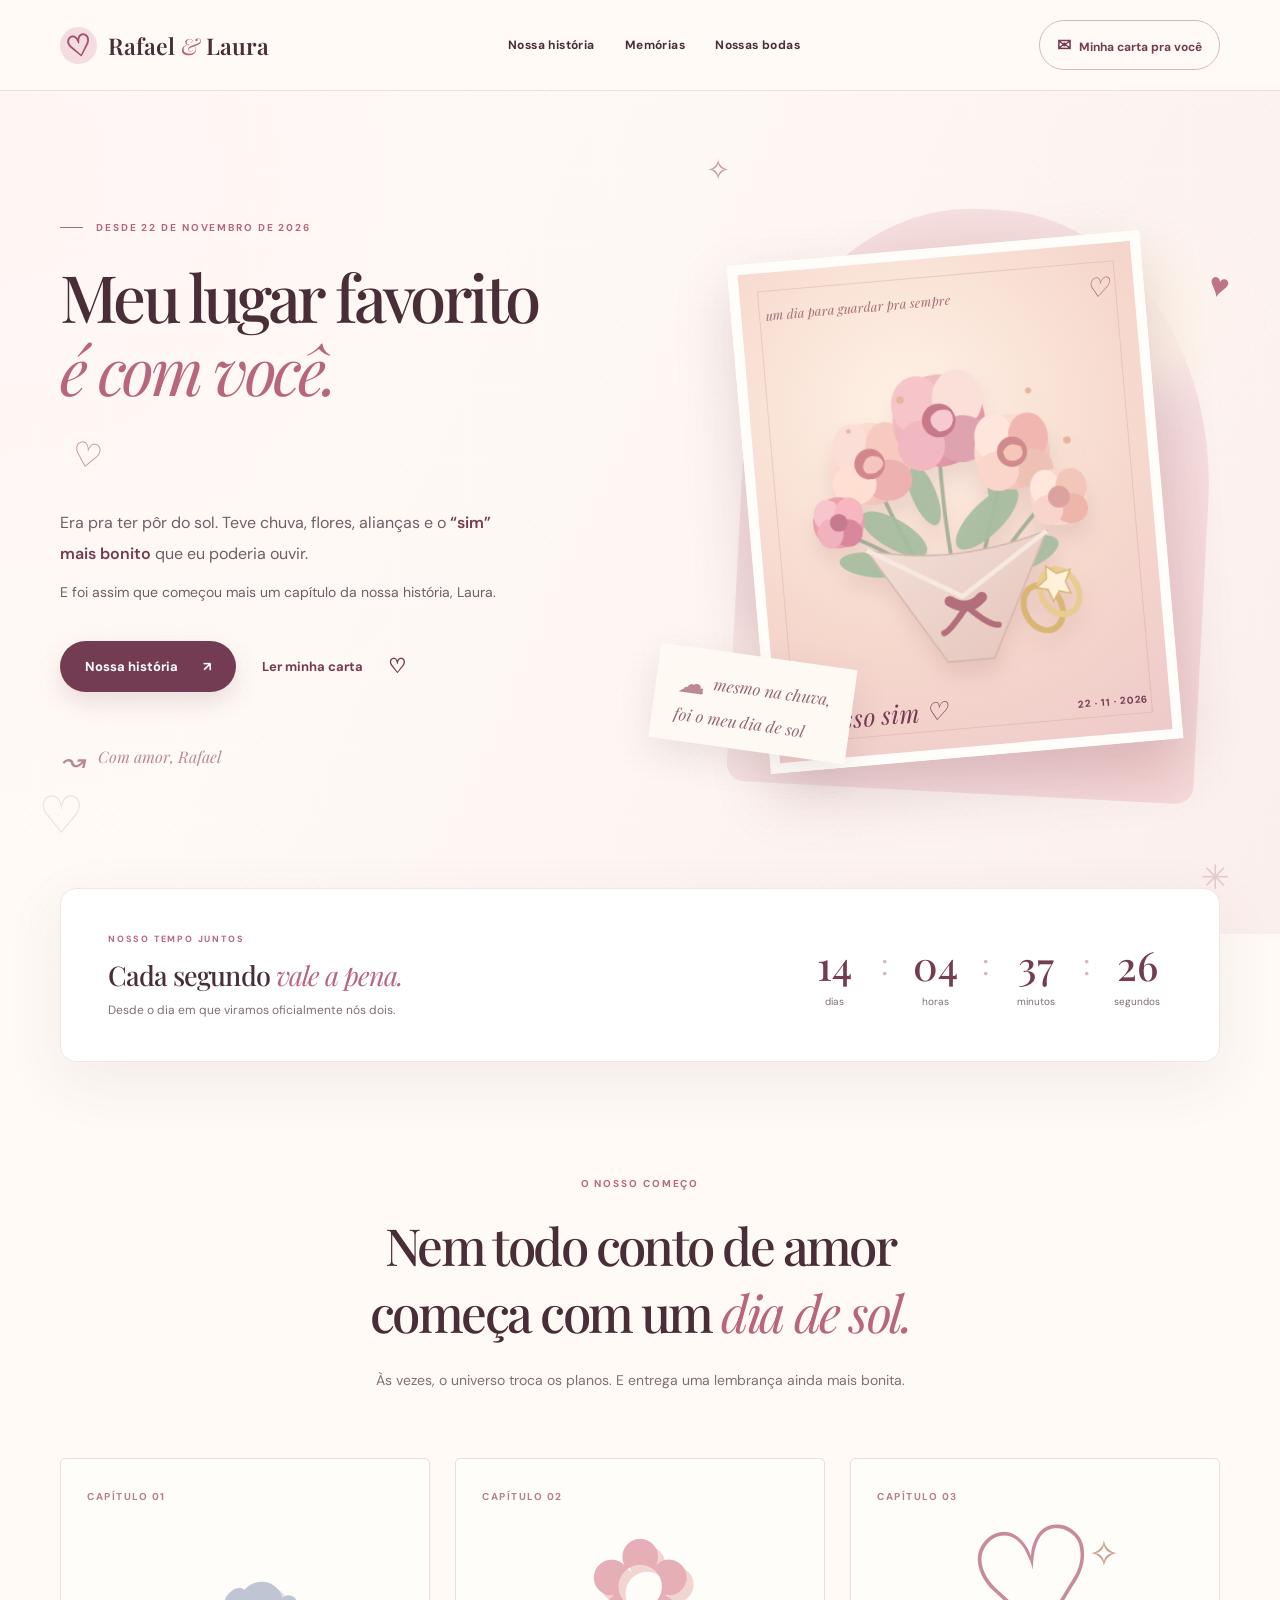
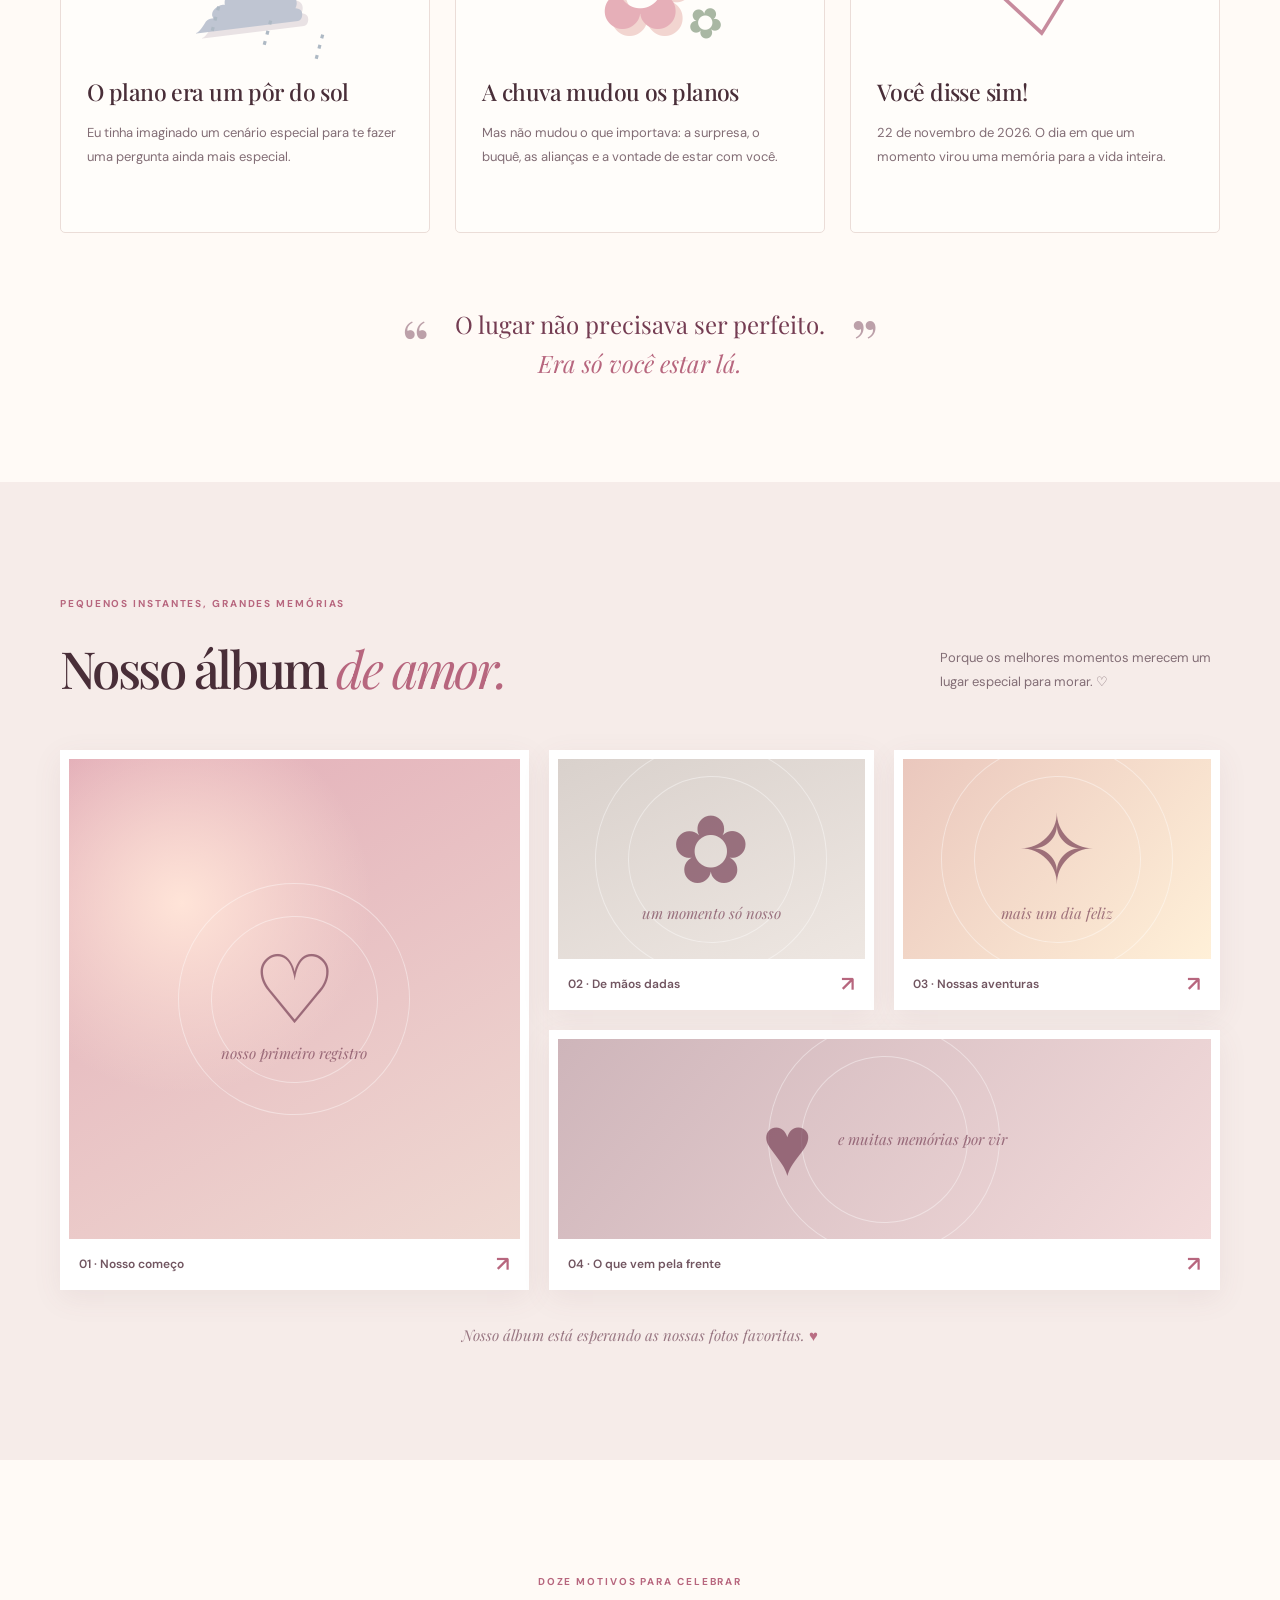
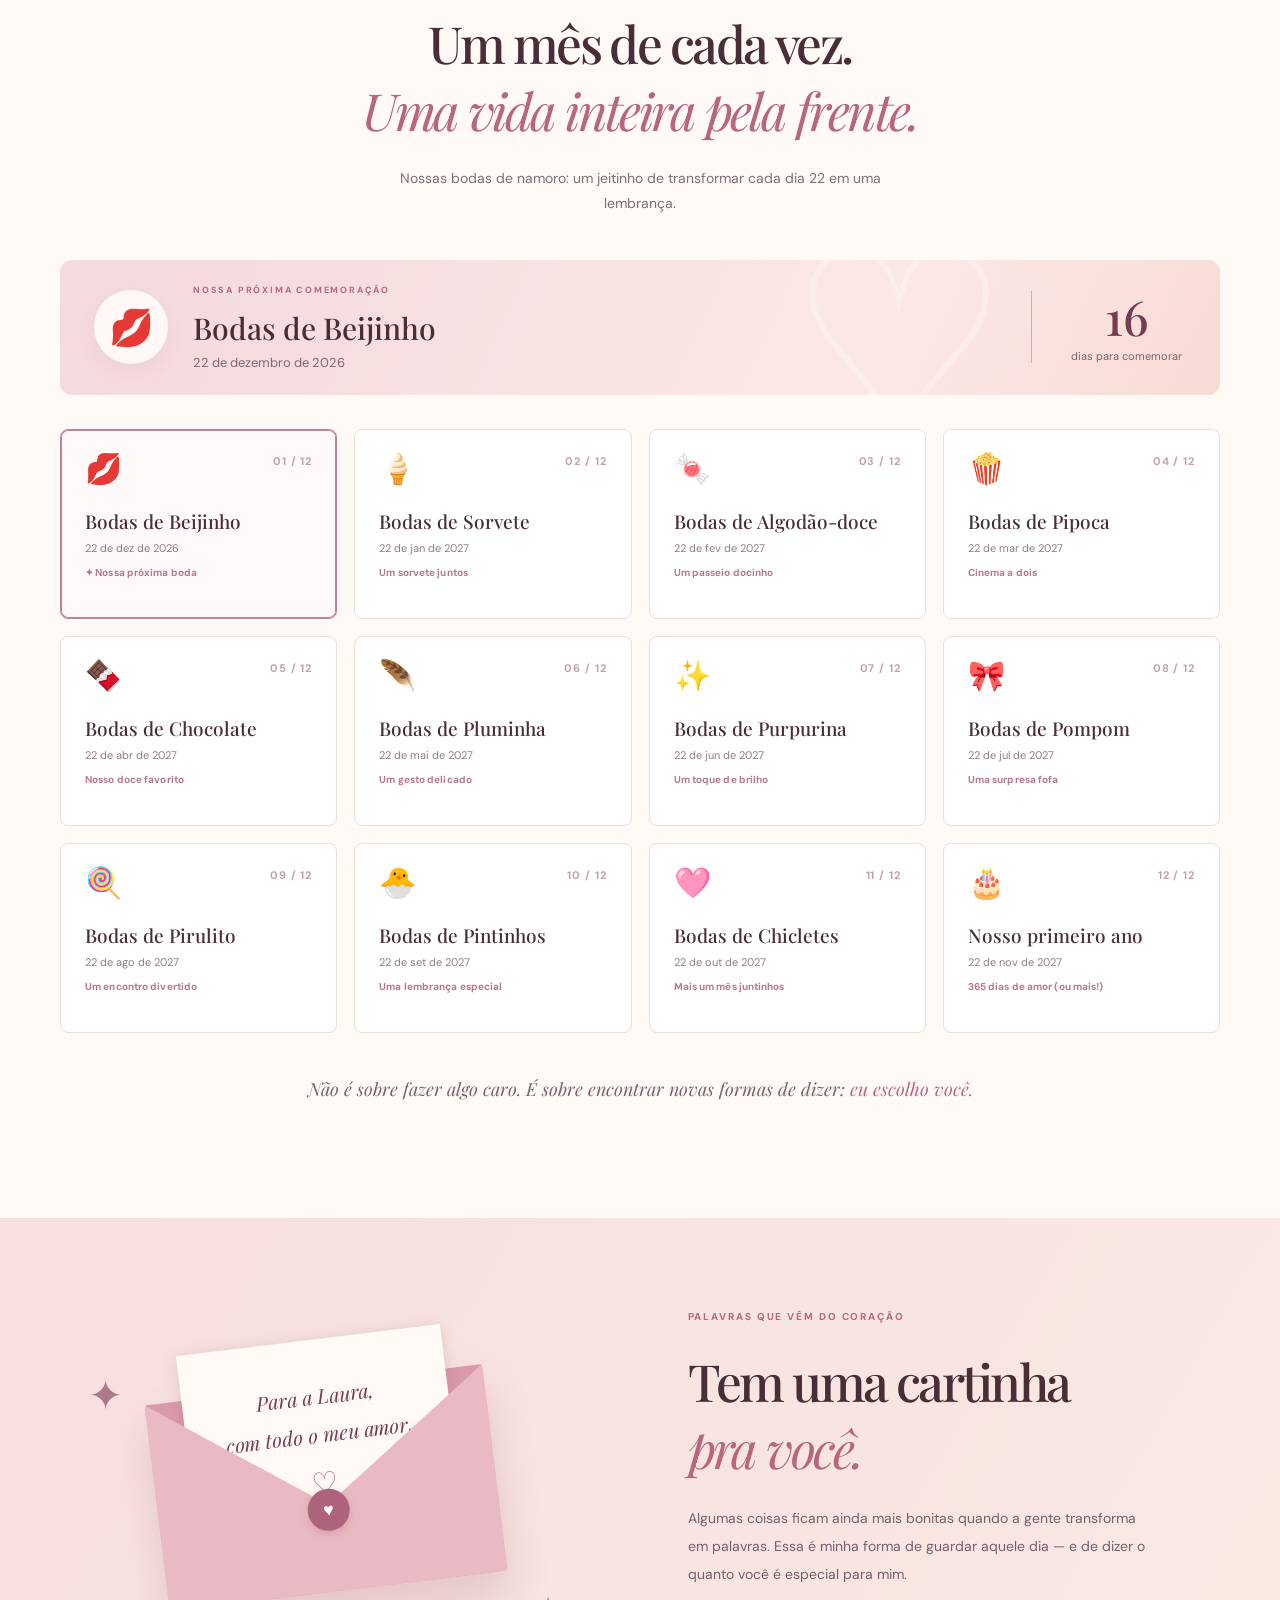
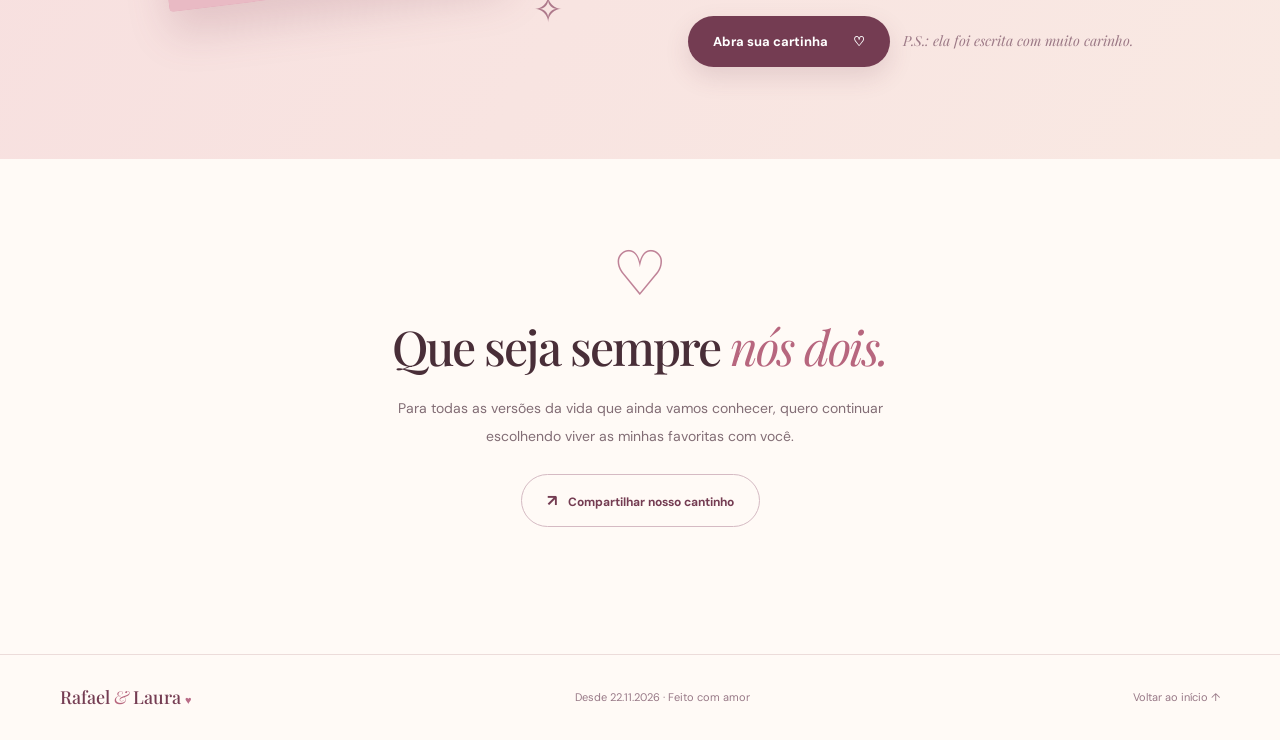
==== commit f7d6483b: "Update index.html" ====
--- a/index.html
+++ b/index.html
@@ -115,10 +115,10 @@
       <div class="container">
         <div class="section-top reveal"><div><p class="eyebrow">PEQUENOS INSTANTES, GRANDES MEMÓRIAS</p><h2>Nosso álbum <em>de amor.</em></h2></div><p>Porque os melhores momentos merecem um lugar especial para morar. ♡</p></div>
         <div class="memory-grid" id="memoryGrid">
-          <figure class="memory-card memory-one reveal"><div class="memory-photo" data-photo="fotos/01.jpg"><div class="photo-placeholder"><span>♡</span><small>nosso primeiro registro</small></div></div><figcaption><span>01 · Nosso começo</span><span aria-hidden="true">↗</span></figcaption></figure>
-          <figure class="memory-card memory-two reveal"><div class="memory-photo" data-photo="fotos/02.jpg"><div class="photo-placeholder"><span>✿</span><small>um momento só nosso</small></div></div><figcaption><span>02 · De mãos dadas</span><span aria-hidden="true">↗</span></figcaption></figure>
-          <figure class="memory-card memory-three reveal"><div class="memory-photo" data-photo="fotos/03.jpg"><div class="photo-placeholder"><span>✧</span><small>mais um dia feliz</small></div></div><figcaption><span>03 · Nossas aventuras</span><span aria-hidden="true">↗</span></figcaption></figure>
-          <figure class="memory-card memory-four reveal"><div class="memory-photo" data-photo="fotos/04.jpg"><div class="photo-placeholder"><span>♥</span><small>e muitas memórias por vir</small></div></div><figcaption><span>04 · O que vem pela frente</span><span aria-hidden="true">↗</span></figcaption></figure>
+          <figure class="memory-card memory-one reveal"><div class="memory-photo" data-photo="fotos/01.jpeg"><div class="photo-placeholder"><span>♡</span><small>nosso primeiro registro</small></div></div><figcaption><span>01 · Nosso começo</span><span aria-hidden="true">↗</span></figcaption></figure>
+          <figure class="memory-card memory-two reveal"><div class="memory-photo" data-photo="fotos/02.jpeg"><div class="photo-placeholder"><span>✿</span><small>um momento só nosso</small></div></div><figcaption><span>02 · De mãos dadas</span><span aria-hidden="true">↗</span></figcaption></figure>
+          <figure class="memory-card memory-three reveal"><div class="memory-photo" data-photo="fotos/03.jpeg"><div class="photo-placeholder"><span>✧</span><small>mais um dia feliz</small></div></div><figcaption><span>03 · Nossas aventuras</span><span aria-hidden="true">↗</span></figcaption></figure>
+          <figure class="memory-card memory-four reveal"><div class="memory-photo" data-photo="fotos/04.jpeg"><div class="photo-placeholder"><span>♥</span><small>e muitas memórias por vir</small></div></div><figcaption><span>04 · O que vem pela frente</span><span aria-hidden="true">↗</span></figcaption></figure>
         </div>
         <p class="gallery-footnote">Nosso álbum está esperando as nossas fotos favoritas. <span>♥</span></p>
       </div>
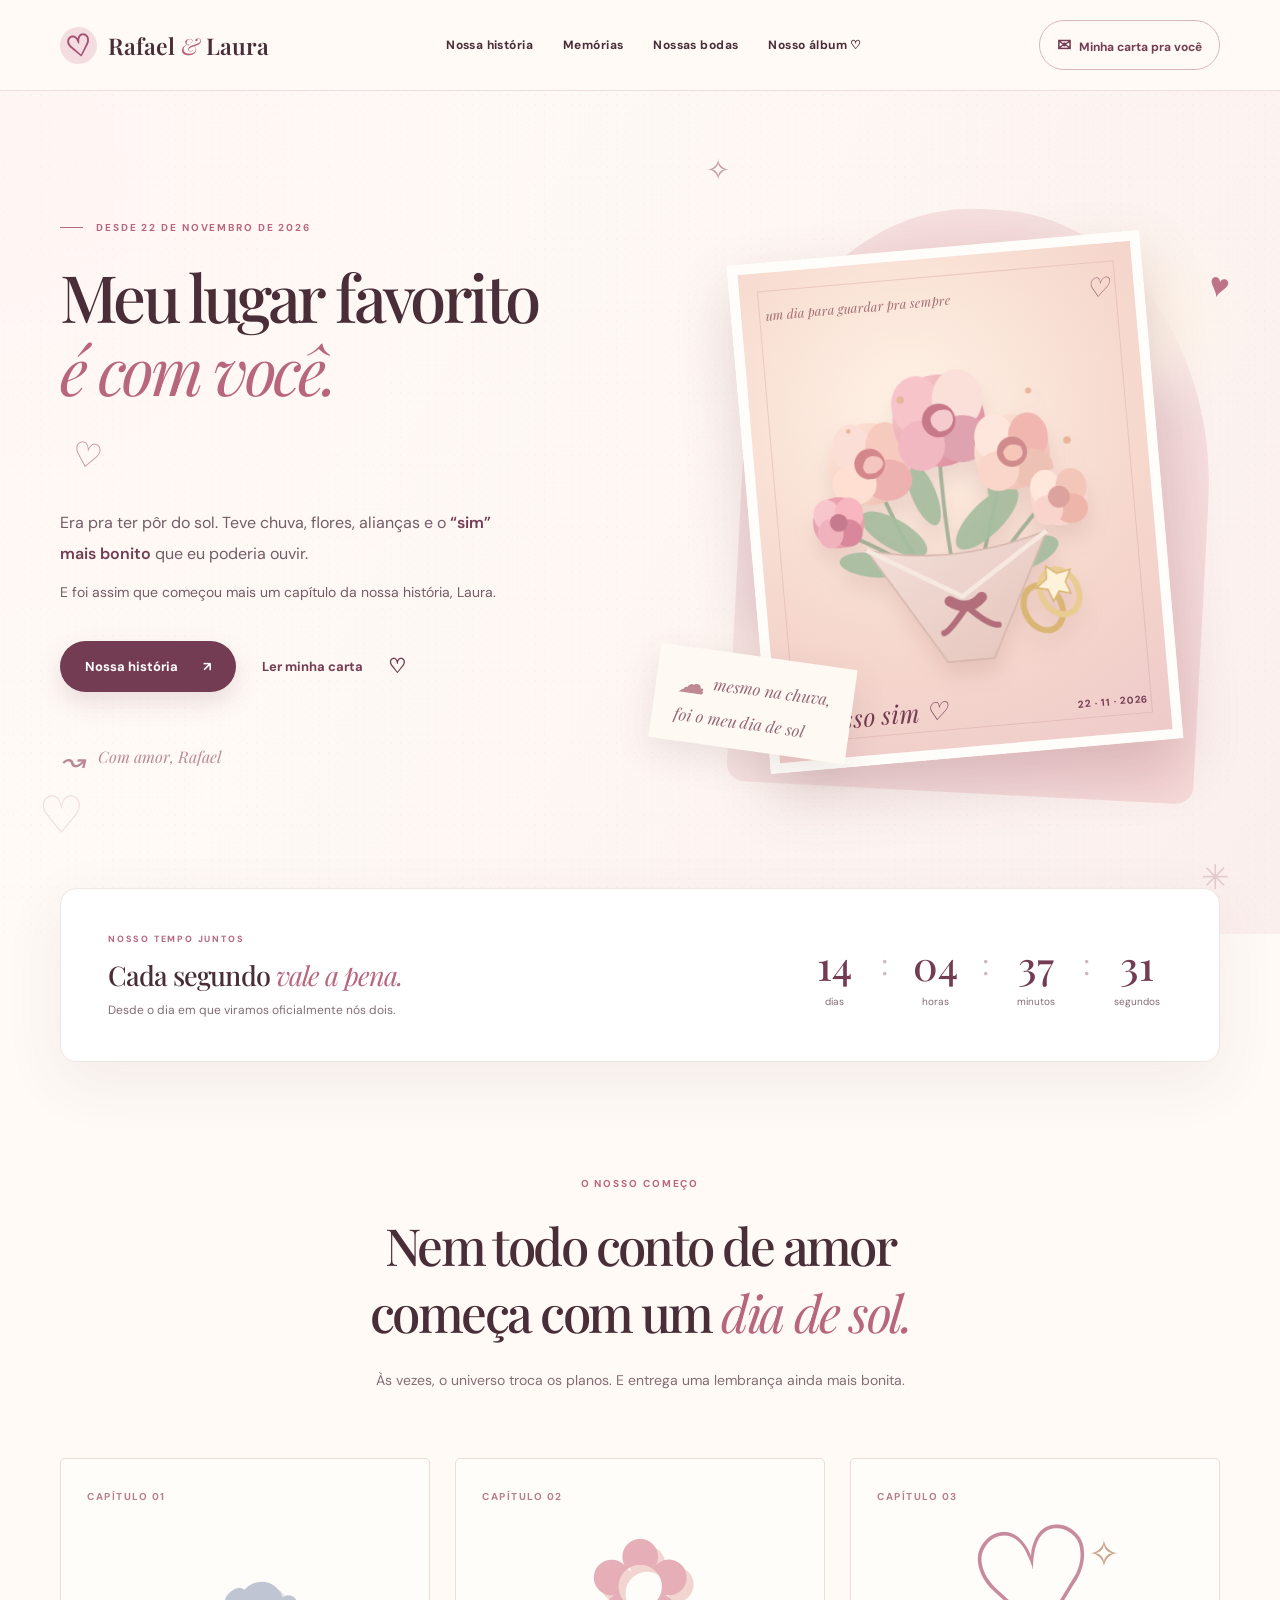
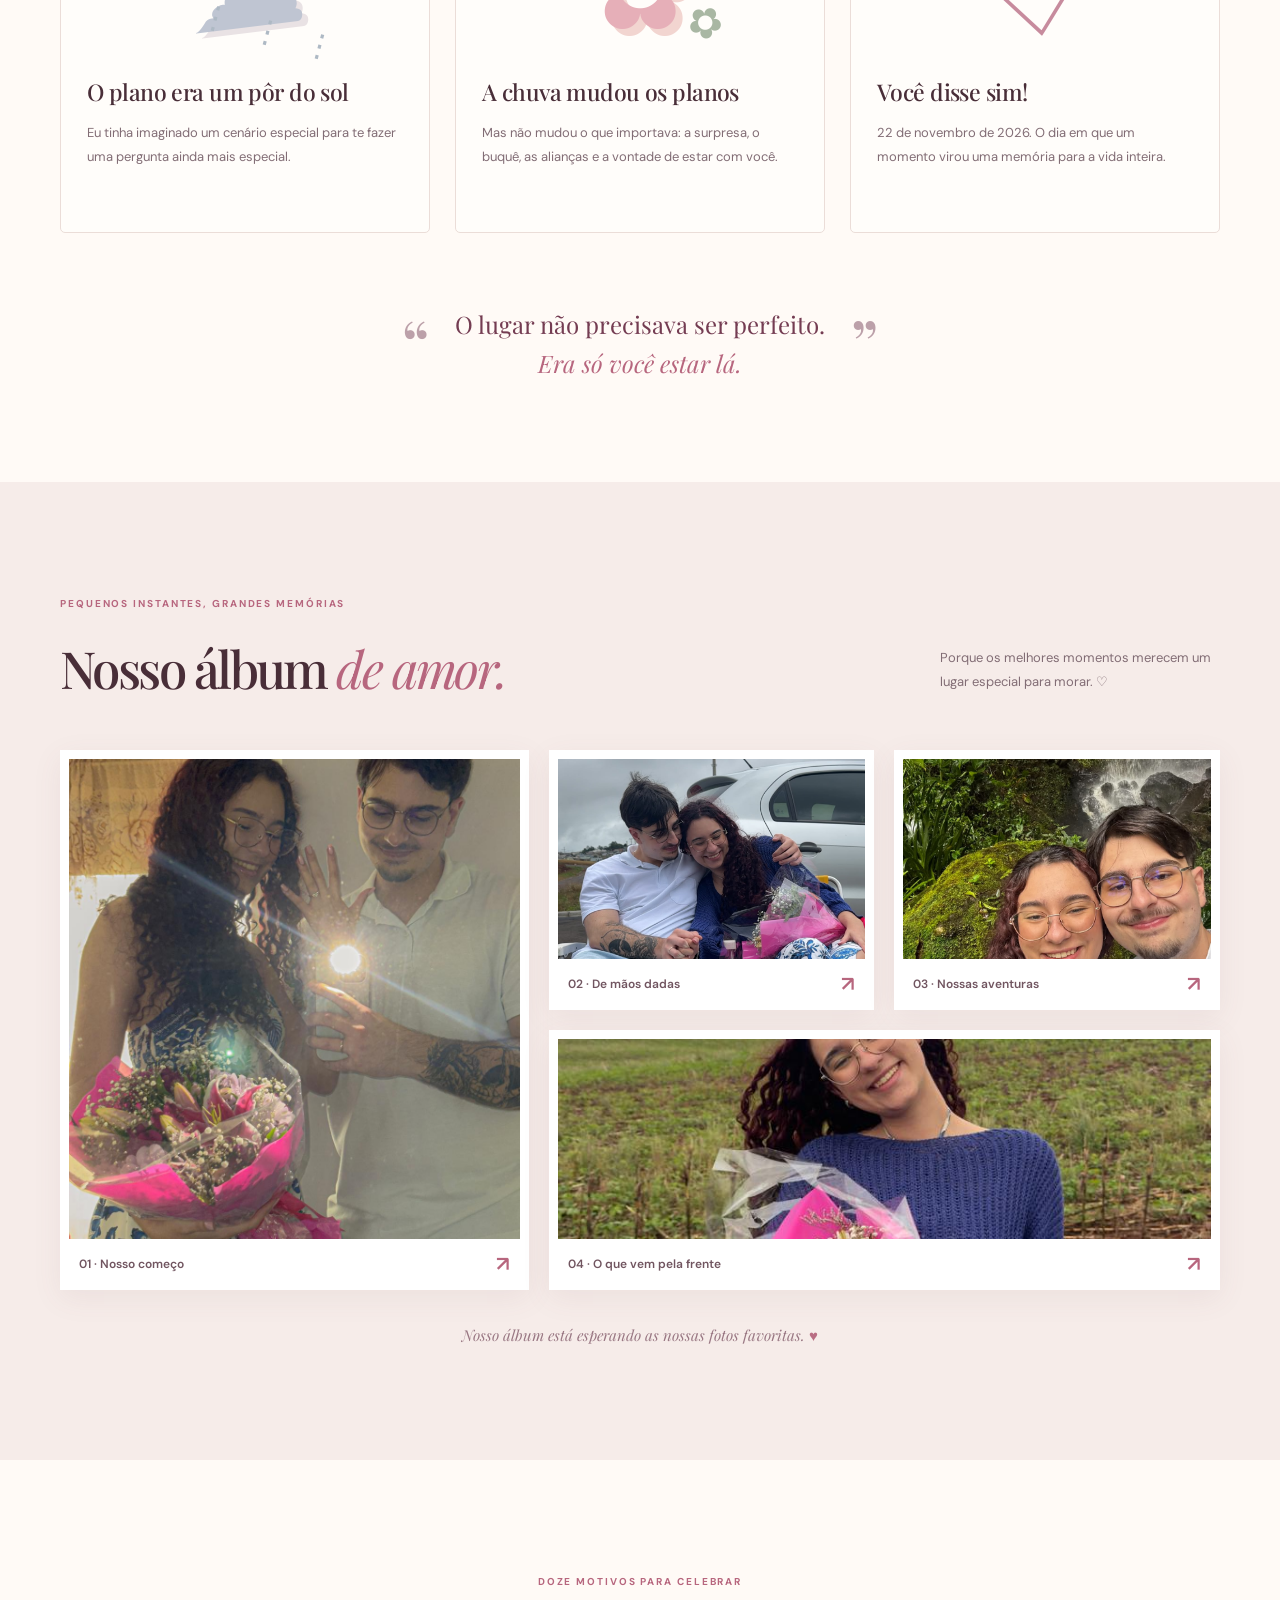
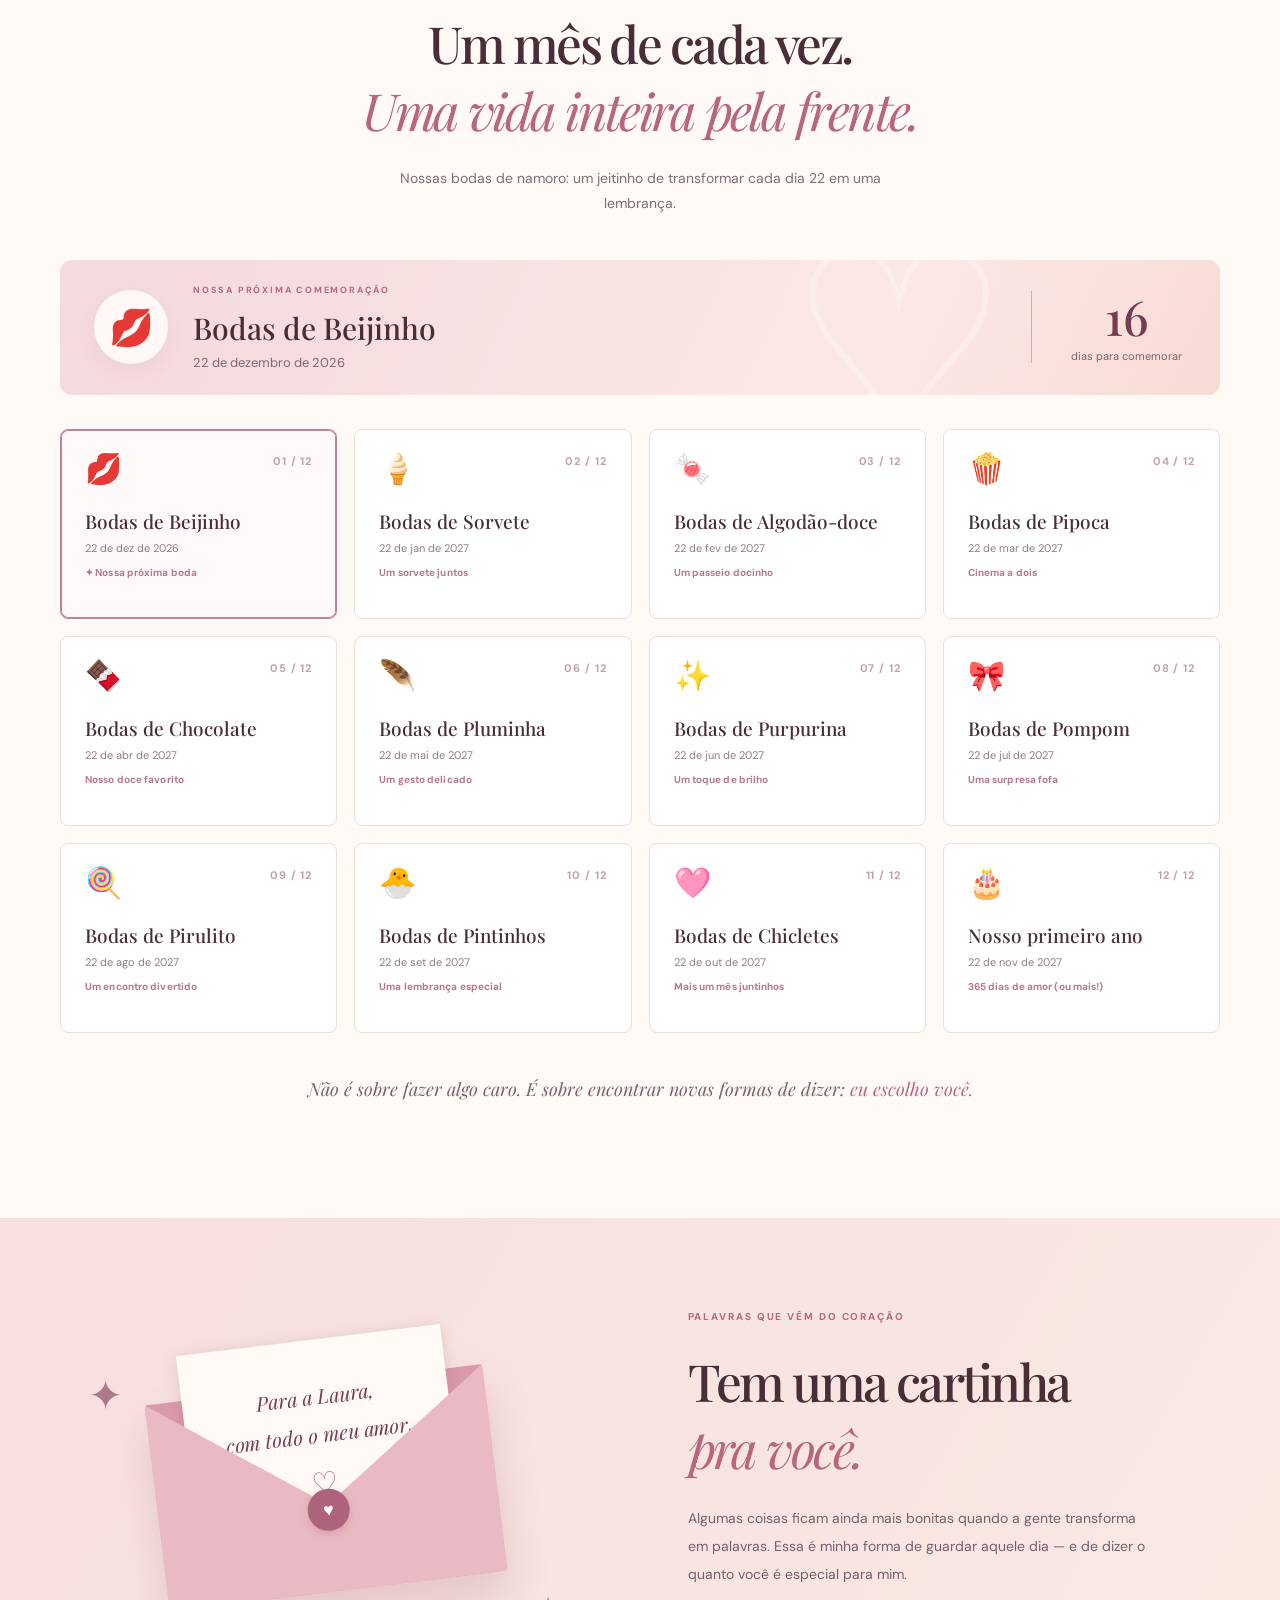
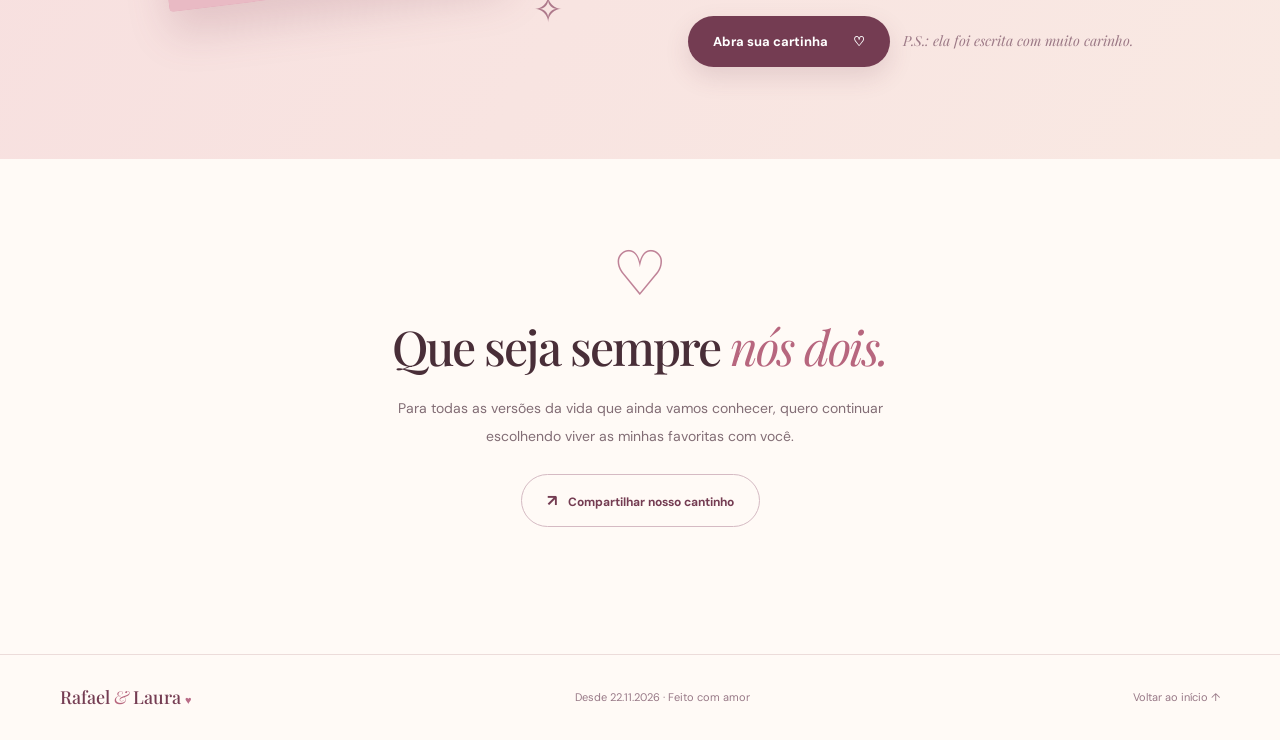
==== commit ef4814cd: "Update index.html" ====
--- a/index.html
+++ b/index.html
@@ -24,6 +24,7 @@
         <a href="#historia">Nossa história</a>
         <a href="#memorias">Memórias</a>
         <a href="#bodas">Nossas bodas</a>
+        <a href="album.html">Nosso álbum ♡</a>
       </nav>
       <button class="header-love" type="button" data-open-letter><span aria-hidden="true">✉</span> Minha carta pra você</button>
       <button class="mobile-menu-toggle" id="menuToggle" type="button" aria-controls="mobileNav" aria-expanded="false" aria-label="Abrir menu"><span></span><span></span><span></span></button>
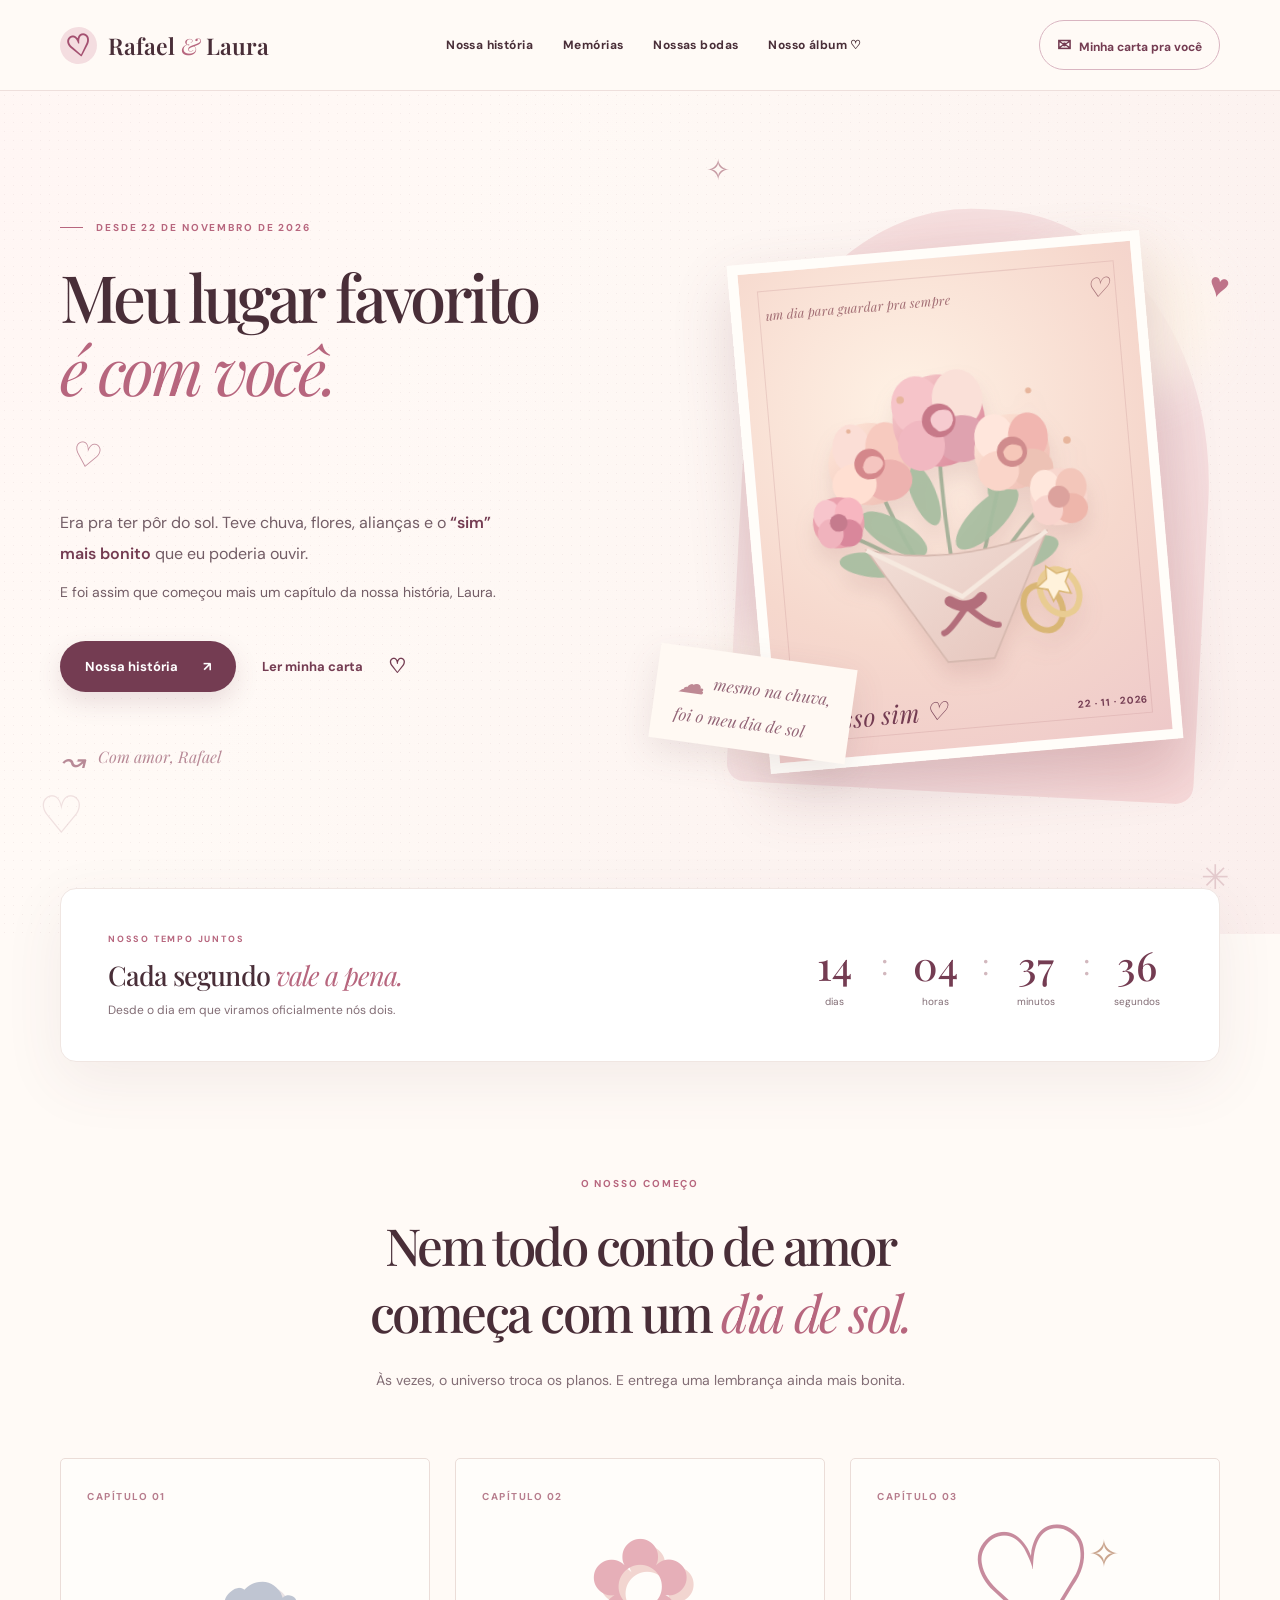
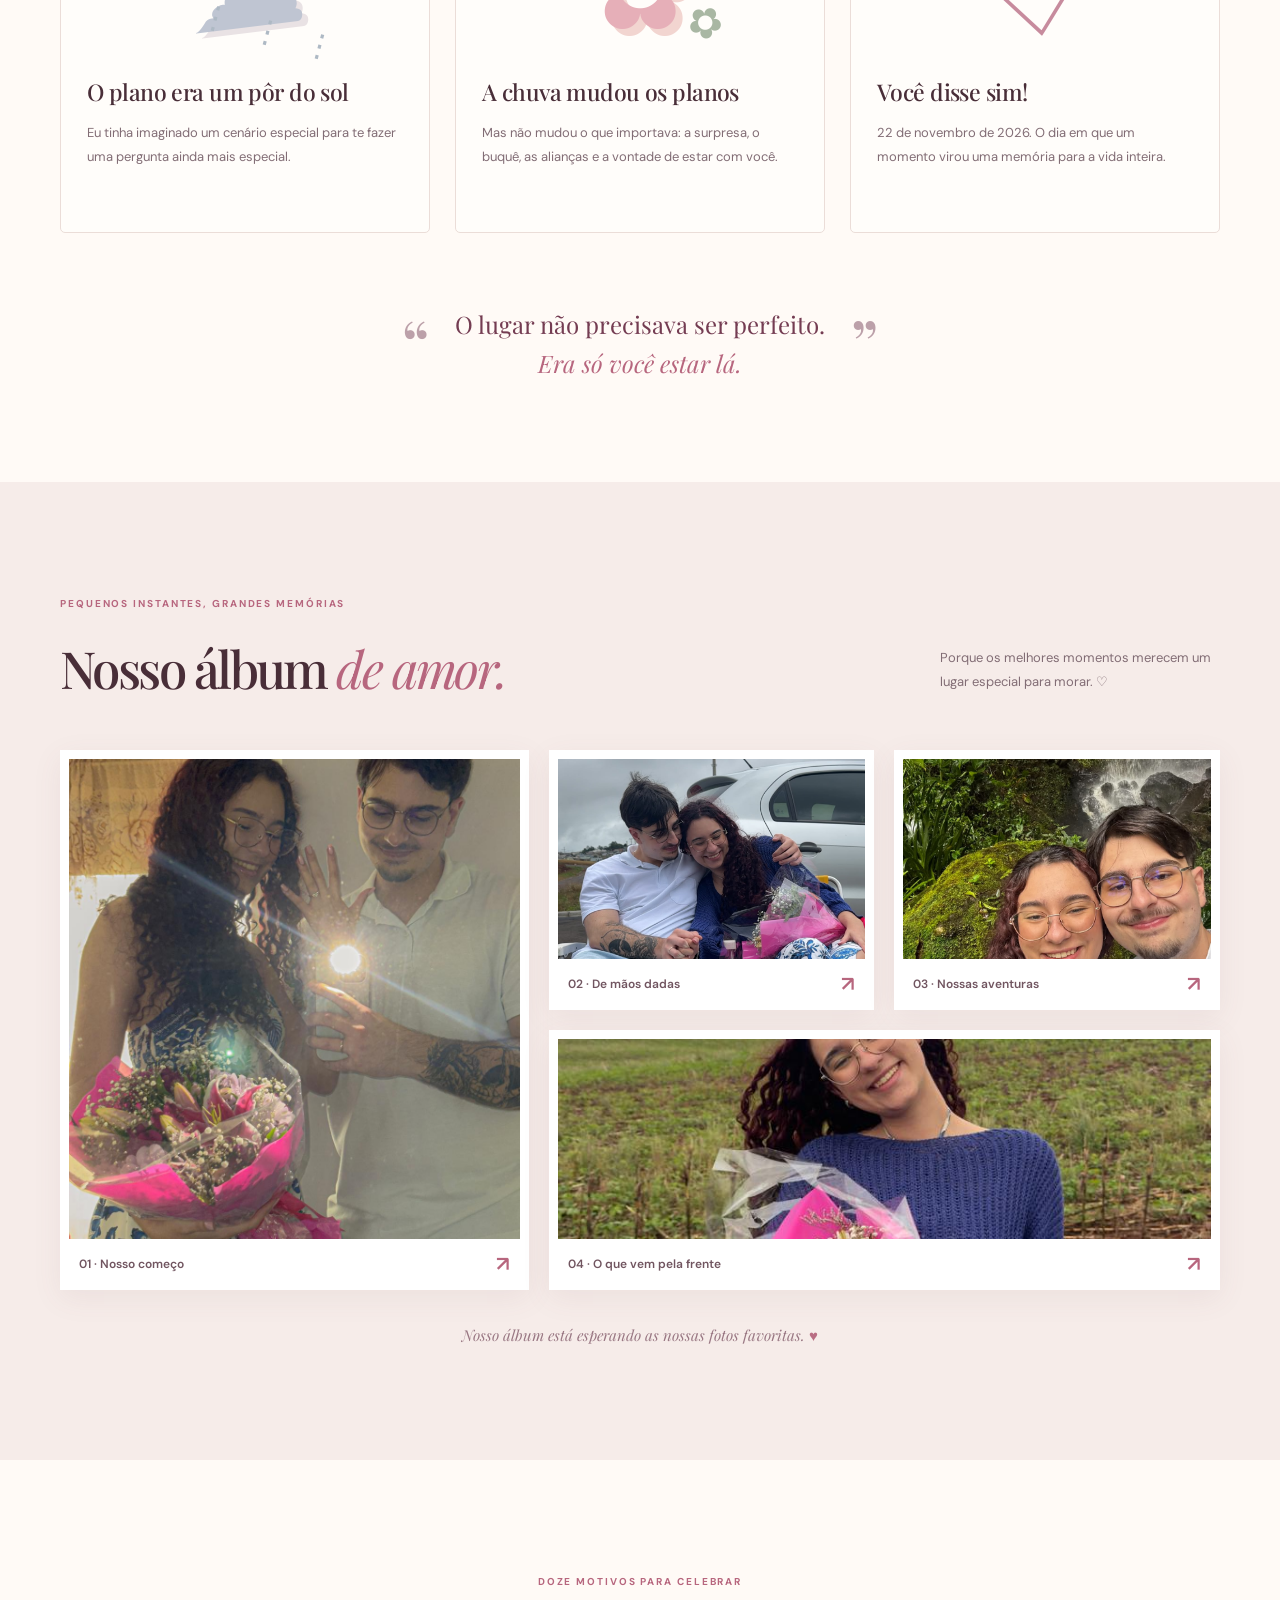
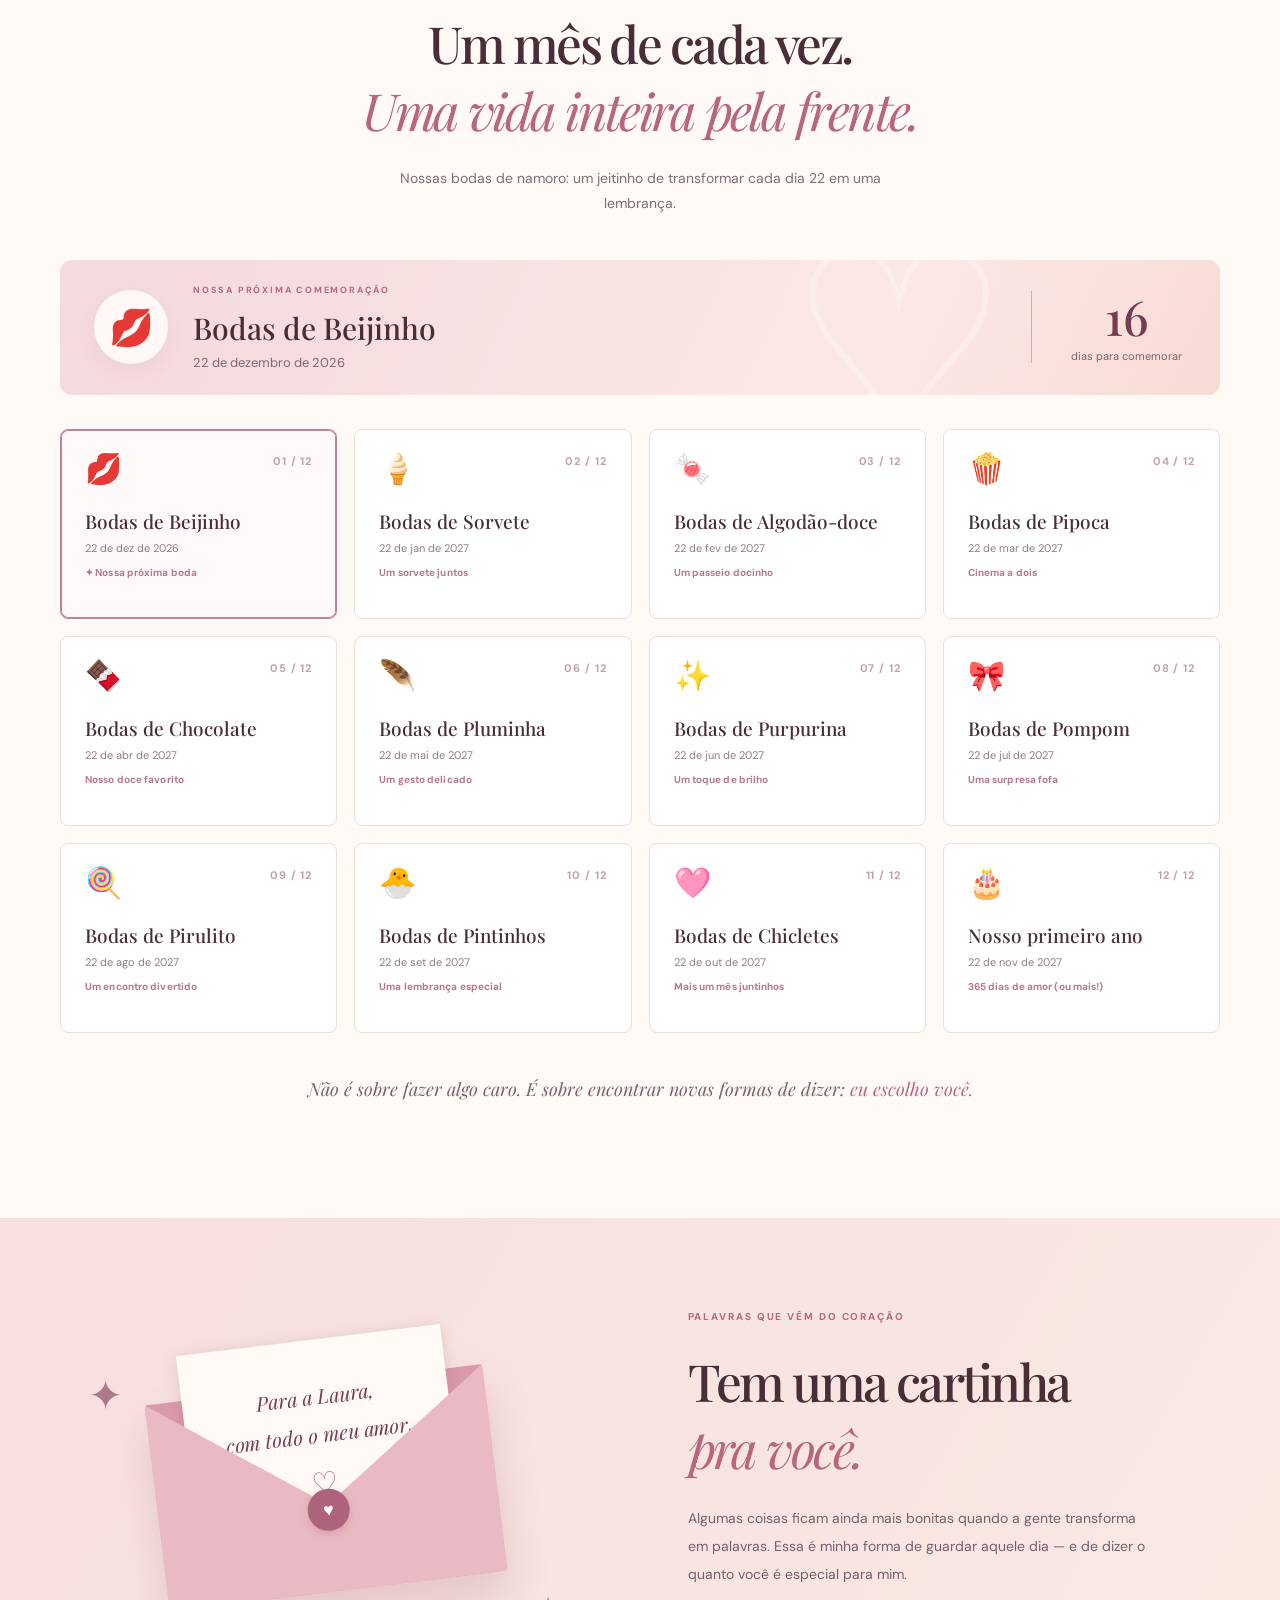
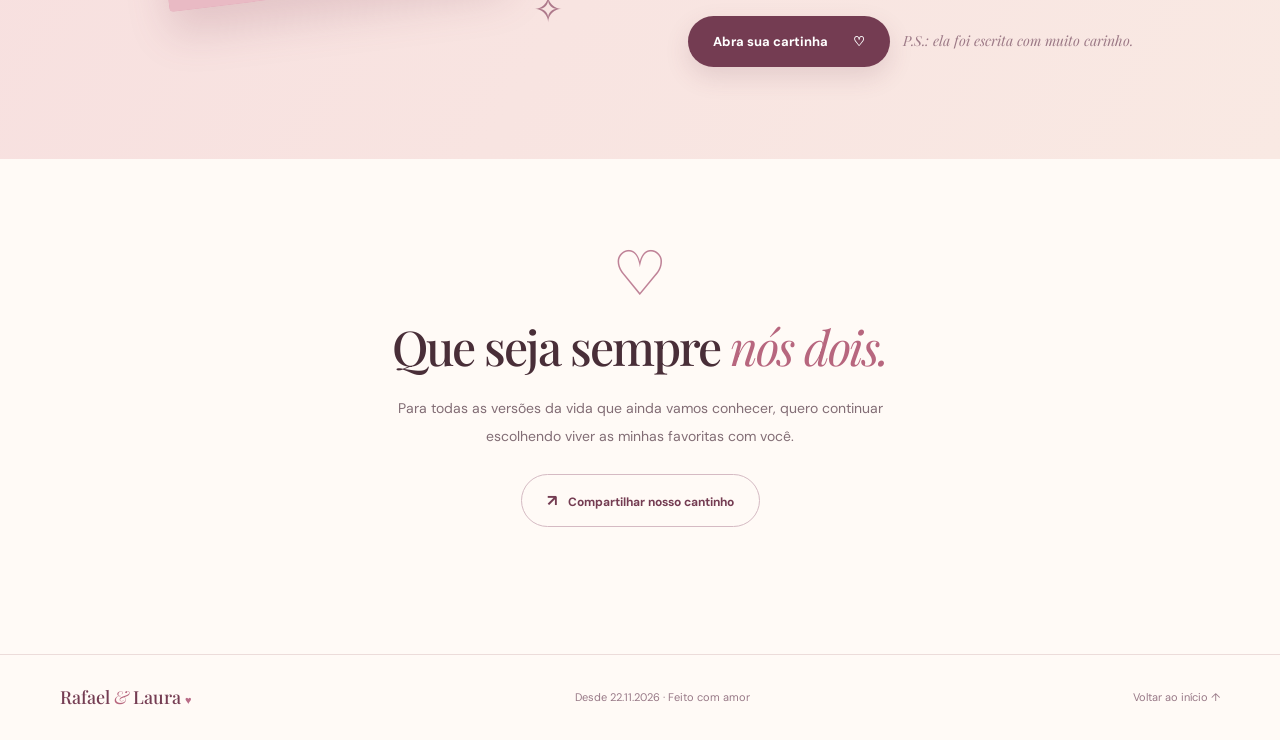
==== commit b7ae0a42: "Add link to 'Nosso álbum' in mobile navigation" ====
--- a/index.html
+++ b/index.html
@@ -30,7 +30,7 @@
       <button class="mobile-menu-toggle" id="menuToggle" type="button" aria-controls="mobileNav" aria-expanded="false" aria-label="Abrir menu"><span></span><span></span><span></span></button>
     </div>
     <nav class="mobile-nav" id="mobileNav" aria-label="Navegação móvel" hidden>
-      <a href="#historia">Nossa história</a><a href="#memorias">Memórias</a><a href="#bodas">Nossas bodas</a><button type="button" data-open-letter>Minha carta pra você ♡</button>
+      <a href="#historia">Nossa história</a><a href="#memorias">Memórias</a><a href="#bodas">Nossas bodas</a><a href="album.html">Nosso álbum ♡</a><button type="button" data-open-letter>Minha carta pra você ♡</button>
     </nav>
   </header>
 
